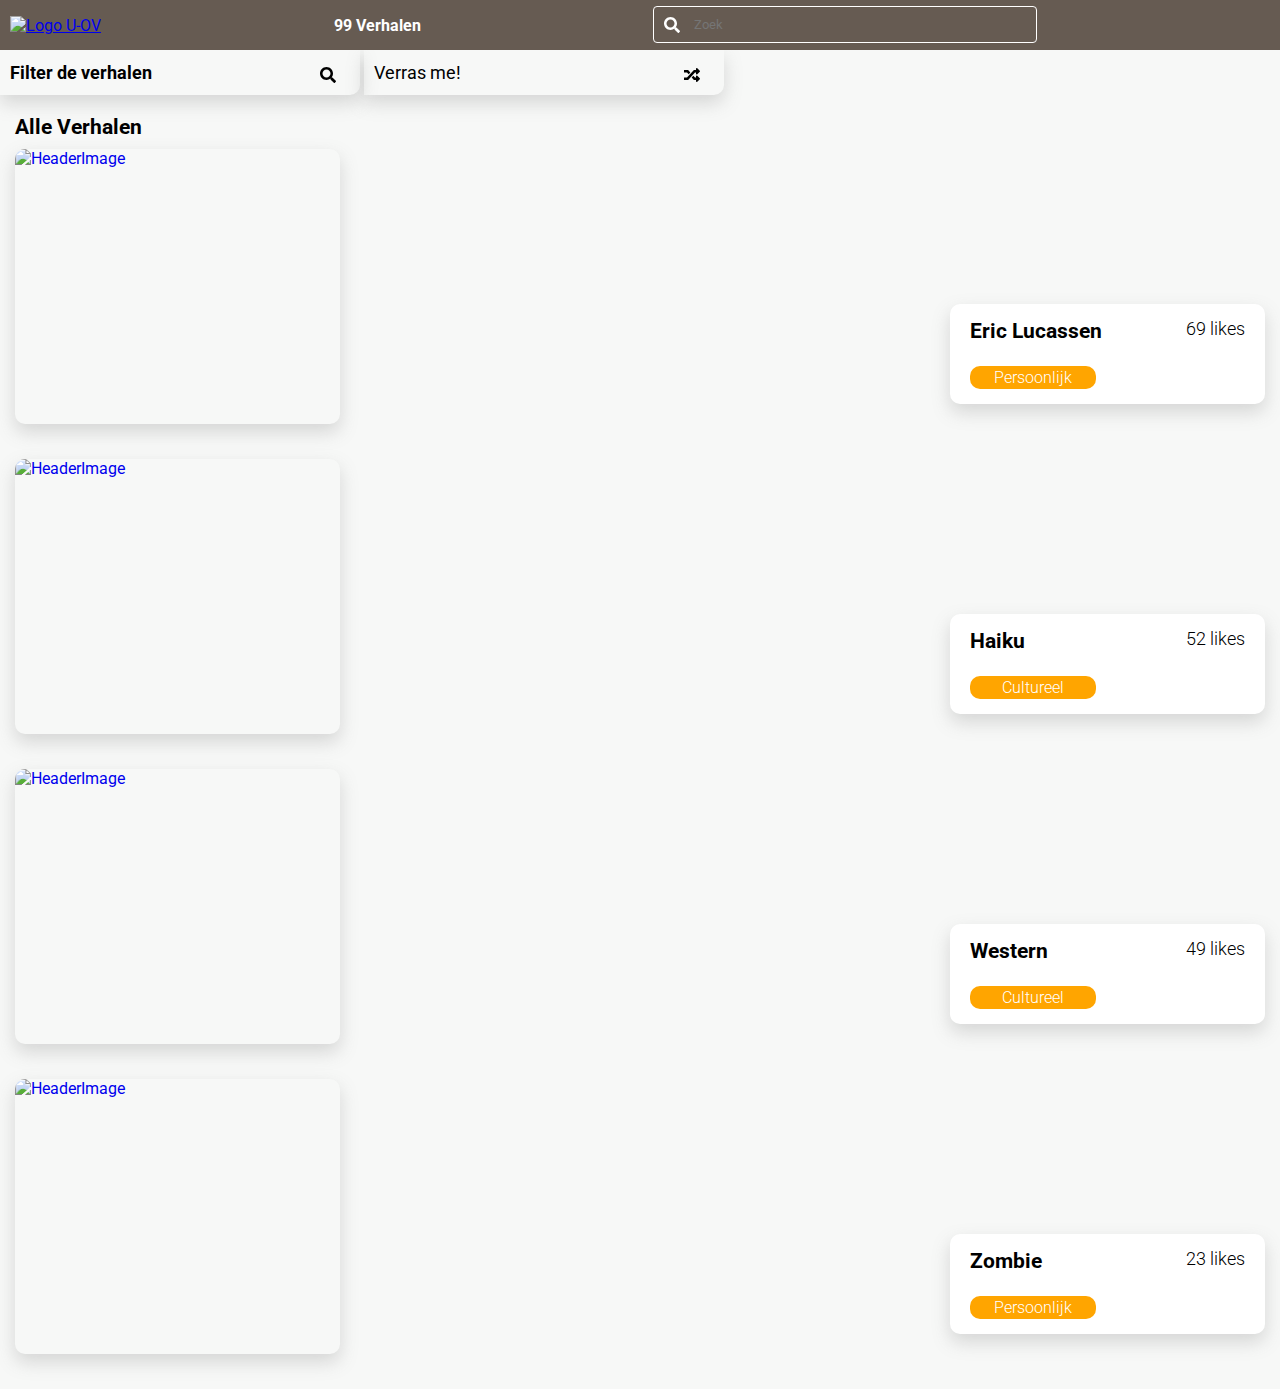
==== index.html @ af229984 "Add files via upload" ====
<!DOCTYPE html>
<html lang="en">

<head>
    <meta charset="UTF-8">
    <link rel="stylesheet" type="text/css" href="style/styleSheet.css">
    <link rel="stylesheet" href="https://use.fontawesome.com/releases/v5.5.0/css/all.css" integrity="sha384-B4dIYHKNBt8Bc12p+WXckhzcICo0wtJAoU8YZTY5qE0Id1GSseTk6S+L3BlXeVIU" crossorigin="anonymous">
    <meta name="viewport" content="width=device-width, initial-scale=1.0">
    <title>99 Verhalen</title>
</head>

<body>

    <header>

        <a class="block" href="index.html">
            <img src="images/logo-uov-negative.svg" alt="Logo U-OV">
        </a>

        <h1>99 Verhalen</h1>

        <form action="/action_page.php">
            <input type="text" name="search" placeholder="Zoek">
        </form>

        <a class="mijnuov block" href="mijnUOV.html">
            <span class="far fa-user"></span>
        </a>

    </header>

    <main>

            <button id="filtersShowBtn" class="block">Filter de verhalen</button>
            <button id="verrasMe" class="block">Verras me!</button>

        <section id="filters">

            <form action="/Filter.php">


                <h2>Filter</h2>

                <fieldset class="feest">

                    <legend>Gerne</legend>

                    <input type="checkbox" name="biografie" id="een">
                    <label for="een">Biografie</label>

                    <input type="checkbox" name="detective" id="detective">
                    <label for="detective">Detective</label>

                    <input type="checkbox" name="dokters" id="dokters">
                    <label for="dokters">Dokters</label>

                    <input type="checkbox" name="griezellig" id="griezellig">
                    <label for="griezellig">Griezellig</label>

                    <input type="checkbox" name="Historisch" id="Historisch">
                    <label for="Historisch">Historisch</label>

                    <input type="checkbox" name="humurr" id="humurr">
                    <label for="humurr">Humor</label>

                    <input type="submit" value="Submit">

                </fieldset>

                <fieldset class="sfeer">

                    <legend>Sfeer</legend>

                    <input type="checkbox" name="abstract" id="abstract">
                    <label for="abstract">Abstract</label>

                    <input type="checkbox" name="chaotisch" id="chaotisch">
                    <label for="chaotisch">Chaotisch</label>

                    <input type="checkbox" name="kleurrijk" id="kleurrijk">
                    <label for="kleurrijk">Kleurrijk</label>

                    <input type="checkbox" name="Modern" id="Modern">
                    <label for="Modern">Modern</label>

                    <input type="checkbox" name="minimalistisch" id="minimalistisch">
                    <label for="minimalistisch">Minimalistisch</label>

                    <input type="checkbox" name="ouderwets" id="ouderwets">
                    <label for="ouderwets">Ouderwets</label>

                    <input type="submit" value="Submit">
                </fieldset>

                <h2>Sorteer op</h2>

                <fieldset>

                    <select id="sorteerOpSelect">
                        <option value="">Geliked (Aflopend)</option>
                        <option value="">Geliked (Oplopend)</option>
                        <option value="">Gelezen (Aflopend)</option>
                        <option value="">Gelezen (Oplopend)</option>
                    </select>

                </fieldset>

            </form>

        </section>

        <section>

            <h2 class="head">Alle Verhalen</h2>

            <article>

                <a href="/verhalen/stijlverhaal1.html">
                    <img src="images/placeholder.jpg" alt="HeaderImage">

                    <div>
                        <h3>Eric Lucassen</h3>
                        <p>69 likes</p>
                        <h4>Persoonlijk</h4>
                        <span class="liked fas fa-heart"></span>
                    </div>

                </a>

            </article>

            <article>

                <a href="/verhalen/stijlverhaal2.html">
                    <img src="images/placeholder.jpg" alt="HeaderImage">

                    <div>
                        <h3>Haiku</h3>
                        <p class="likes">52 likes</p>
                        <h4>Cultureel</h4>
                        <span class="notLiked fas fa-heart"></span>
                    </div>

                </a>

            </article>

            <article>

                <a href="/verhalen/stijlverhaal3.html">
                    <img src="images/placeholder.jpg" alt="HeaderImage">

                    <div>
                        <h3>Western</h3>
                        <p class="likes">49 likes</p>
                        <h4>Cultureel</h4>
                        <span class="notLiked fas fa-heart"></span>
                    </div>

                </a>

            </article>

            <article>

                <a href="/verhalen/stijlverhaal4.html">
                    <img src="images/placeholder.jpg" alt="HeaderImage">

                    <div>
                        <h3>Zombie</h3>
                        <p class="likes">23 likes</p>
                        <h4>Persoonlijk</h4>
                        <span class="liked fas fa-heart"></span>
                    </div>

                </a>

            </article>

        </section>

    </main>

    <footer>

    </footer>

    <script src="js/javascript.js"></script>

</body>

</html>
---- style/styleSheet.css ----
@import url('https://fonts.googleapis.com/css?family=Roboto');


* {
    box-sizing: border-box;
    margin: 0;
    padding: 0;
    font-family: 'Roboto', sans-serif;
}

.block {
    align-self: center
}

body {
    background-color: rgb(247, 248, 247)
}

body header {
    background-color: rgb(102, 91, 82);
    width: 100vw;
    height: 50px;
    display: flex;
    justify-content: space-between;
    position: fixed;
    z-index: 100;
}

body header a img {
    height: 30px;
    margin-left: 10px;
    align-self: center;
}

body header h1 {
    color: white;
    font-size: 1rem;
    flex-grow: <2>;
    text-align: center;
    align-self: center;
}

body header form input {
    width: 30vw;
    max-width: 45vw;
    box-sizing: border-box;
    border: 0;
    outline: 0;
    border: 0.5px solid white;
    border-radius: 4px;
    font-size: 0.8rem;
    background: transparent;
    background-size: 1rem;
    background-position: 10px 10px;
    background-repeat: no-repeat;
    padding: 10px 20px 10px 40px;
    -webkit-transition: width 0.4s ease-in-out;
    transition: width 0.4s ease-in-out;
    margin-top: 6px;
    background-image: url('..//images/search-solid-white.svg');
}

body header form input:focus {
    width: 50vw;
    color: white;
    text-decoration: underline
}

.mijnuov {
    text-decoration: none;
    color: white;
    flex-grow: <0>;
    align-self: center;
    font-size: 1.5rem;
    margin-right: 10px;
}

#filtersShowBtn {
    width: 360px;
    height: 45px;
    background-color: white;
    border-radius: 0px 0px 10px 0px;
    border: 0px;
    box-shadow: 0px 8px 18px 0px rgba(136, 136, 136, 0.3);
    text-align: left;
    padding-left: 10px;
    font-weight: 700;
    font-size: 1.1rem;
    background: transparent;
    background-size: 1rem;
    background-position: 320px 17px;
    background-repeat: no-repeat;
    background-image: url('..//images/search-solid-black.svg');
    margin-top: 50px;
    z-index: 20;
}

#verrasMe{
    width: 360px;
    height: 45px;
    background-color: white;
    border-radius: 0px 0px 10px 0px;
    border: 0px;
    box-shadow: 0px 8px 18px 0px rgba(136, 136, 136, 0.3);
    text-align: left;
    padding-left: 10px;
    font-weight: 400;
    font-size: 1.1rem;
    background: transparent;
    background-size: 1rem;
    background-position: 320px 17px;
    background-repeat: no-repeat;
    background-image: url('..//images/random-solid.svg');
    margin-top: 10px;
    z-index: 25;
}

main section form {
    width: 90vw;
}

main section form fieldset label {
    padding: 10px;
    background-color: white;
    border-radius: 0px 0px 10px 0px;
    border: 0px;
    box-shadow: 0px 8px 18px 0px rgba(136, 136, 136, 0.3);
    display: flex;
    flex-direction: row;
    width: 100%;
    position: relative;
    padding: 15px;
}

main section form fieldset label::after {
    content: "";
    width: 2em;
    height: 2em;
    background-color: white;
    border-style: solid;
    border-color: orange;
    border-width: 2px;
    margin: 0 0 0 1em;
    display: inline-block;
    border-radius: 5px;
    position: absolute;
    right: 20px;
    top: 50%;
    transform: translateY(-50%);
}

main section form fieldset [type=checkbox]:checked + label::after {
    background-color: orange;
}

main section form fieldset [type=radio]:checked + label::after {
    background-color: orange;
}

main section form fieldset input {
    display: none;
}

body main h2{
    margin: 20px 0px 10px 15px;
    font-size: 1.3rem;
}

body main section article{
    padding: 0px 15px 0px 15px;
    height: 300px;
    margin-bottom: 10px;
}

main section article a {
text-decoration: none;
}

main section article a img {
    width: 325px;;
    height: 275px;
    border-radius: 10px 10px 10px 10px;
    border: 0px;
    box-shadow: 0px 8px 18px 0px rgba(136, 136, 136, 0.3);
    z-index: 1;
    position: absolute;
}

main section article a div {
    background-color: white;
    border-radius: 10px 10px 10px 10px;
    box-shadow: 0px 8px 18px 0px rgba(136, 136, 136, 0.3);
    width: 315px;
    height: 100px;
    position: relative;
    margin-left: auto;
    z-index: 10;
    top: 155px;
}

main section article a div h3 {
    font-size: 1.3rem;
    font-weight: 700;
    color: #000;
    padding: 15px 0px 0px 20px;
}

main section article a div p {
    font-size: 1.1rem;
    font-weight: 300;
    margin: 0px 0px 0px 0px;
    margin: 0px 0px 0px 15px;
    color: #000;
    position: absolute;
    right: 20px;
    top: 15px;
}

main section article a div h4 {
    font-size: 1.0rem;
    font-weight: 300;
    background-color: orange;
    border-radius: 10px;
    width: 40%;
    text-align: center;
    padding-top: 2px;
    padding-bottom: 2px;
    color: white;
    position: absolute;
    bottom: 15px;
    left: 20px;
}

body main section article a div span {
    font-size: 2rem;
    font-weight: 300;
    margin: 0px 0px 0px 0px;
    position: absolute;
    right: 20px;
    bottom: 15px;
}

.liked{
    color: red;
}

.notLiked{
    color: lightgray;
}
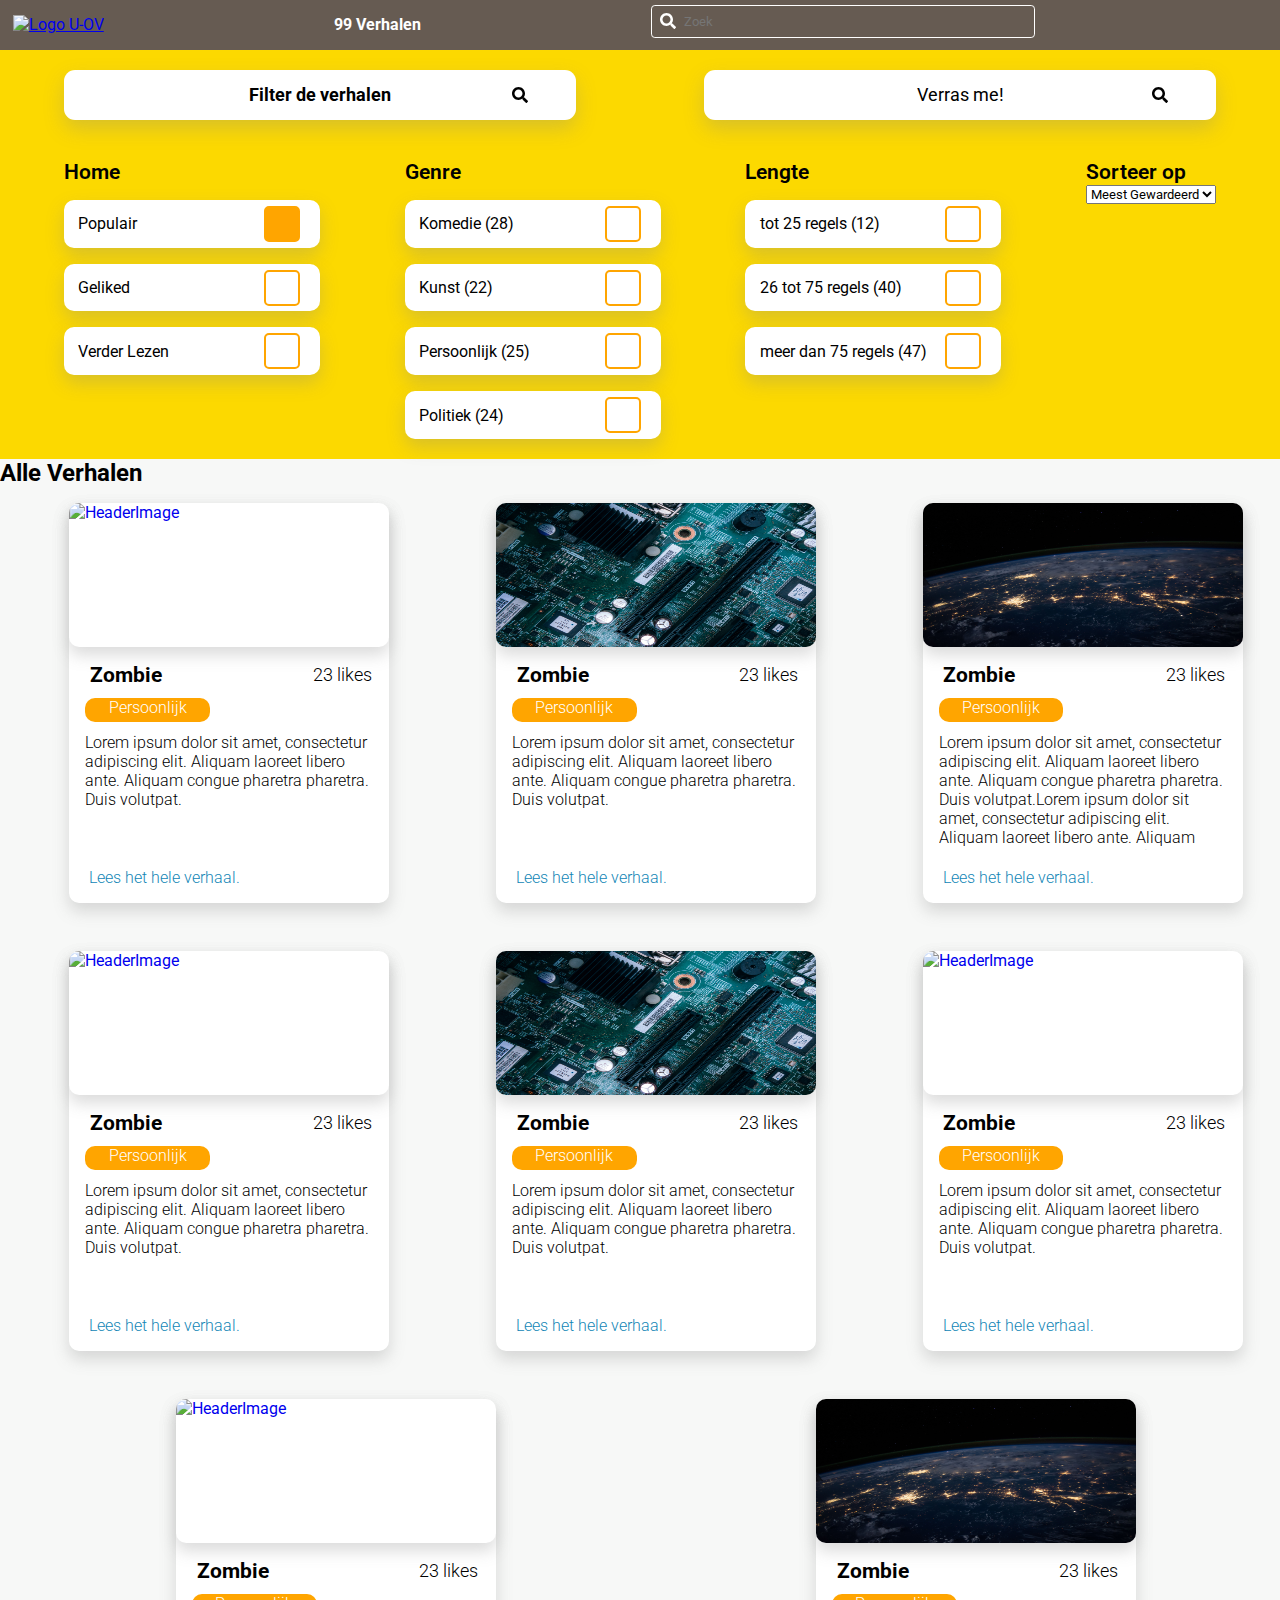
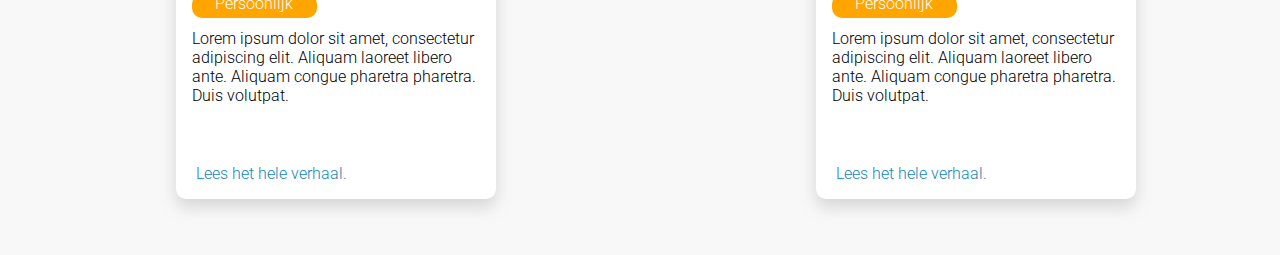
==== commit e1226b23: "Add files via upload" ====
--- a/index.html
+++ b/index.html
@@ -1,5 +1,5 @@
 <!DOCTYPE html>
-<html lang="en">
+<html lang="nl">
 
 <head>
     <meta charset="UTF-8">
@@ -19,7 +19,7 @@
 
         <h1>99 Verhalen</h1>
 
-        <form action="/action_page.php">
+        <form>
             <input type="text" name="search" placeholder="Zoek">
         </form>
 
@@ -31,37 +31,49 @@
 
     <main>
 
+        <div class="buttons">
+
             <button id="filtersShowBtn" class="block">Filter de verhalen</button>
             <button id="verrasMe" class="block">Verras me!</button>
 
+        </div>
+
         <section id="filters">
 
             <form action="/Filter.php">
 
-
-                <h2>Filter</h2>
-
-                <fieldset class="feest">
-
-                    <legend>Gerne</legend>
+            <fieldset>
+
+                    <legend>Home</legend>
+
+                    <input type="radio" name="homeFilter" id="populair" checked>
+                    <label for="populair">Populair</label>
+
+                    <input type="radio" name="homeFilter" id="geliked">
+                    <label for="geliked">Geliked</label>
+
+                    <input type="radio" name="homeFilter" id="VerderLezen">
+                    <label for="VerderLezen">Verder Lezen</label>
+
+                    <input type="submit" value="Submit">
+
+                </fieldset>
+
+                <fieldset>
+
+                    <legend>Genre</legend>
 
                     <input type="checkbox" name="biografie" id="een">
-                    <label for="een">Biografie</label>
+                    <label for="een">Komedie (28)</label>
 
                     <input type="checkbox" name="detective" id="detective">
-                    <label for="detective">Detective</label>
+                    <label for="detective">Kunst (22)</label>
 
                     <input type="checkbox" name="dokters" id="dokters">
-                    <label for="dokters">Dokters</label>
+                    <label for="dokters">Persoonlijk (25)</label>
 
                     <input type="checkbox" name="griezellig" id="griezellig">
-                    <label for="griezellig">Griezellig</label>
-
-                    <input type="checkbox" name="Historisch" id="Historisch">
-                    <label for="Historisch">Historisch</label>
-
-                    <input type="checkbox" name="humurr" id="humurr">
-                    <label for="humurr">Humor</label>
+                    <label for="griezellig">Politiek (24)</label>
 
                     <input type="submit" value="Submit">
 
@@ -69,38 +81,29 @@
 
                 <fieldset class="sfeer">
 
-                    <legend>Sfeer</legend>
-
-                    <input type="checkbox" name="abstract" id="abstract">
-                    <label for="abstract">Abstract</label>
-
-                    <input type="checkbox" name="chaotisch" id="chaotisch">
-                    <label for="chaotisch">Chaotisch</label>
-
-                    <input type="checkbox" name="kleurrijk" id="kleurrijk">
-                    <label for="kleurrijk">Kleurrijk</label>
-
-                    <input type="checkbox" name="Modern" id="Modern">
-                    <label for="Modern">Modern</label>
-
-                    <input type="checkbox" name="minimalistisch" id="minimalistisch">
-                    <label for="minimalistisch">Minimalistisch</label>
-
-                    <input type="checkbox" name="ouderwets" id="ouderwets">
-                    <label for="ouderwets">Ouderwets</label>
+                    <legend>Lengte</legend>
+
+                    <input type="checkbox" name="25regels" id="25regels">
+                    <label for="25regels">tot 25 regels (12)</label>
+
+                    <input type="checkbox" name="26-75regels" id="26-75regels">
+                    <label for="26-75regels">26 tot 75 regels (40)</label>
+
+                    <input type="checkbox" name="75+regels" id="75+regels">
+                    <label for="75+regels">meer dan 75 regels (47)</label>
 
                     <input type="submit" value="Submit">
                 </fieldset>
 
-                <h2>Sorteer op</h2>
-
                 <fieldset>
-
-                    <select id="sorteerOpSelect">
-                        <option value="">Geliked (Aflopend)</option>
-                        <option value="">Geliked (Oplopend)</option>
-                        <option value="">Gelezen (Aflopend)</option>
-                        <option value="">Gelezen (Oplopend)</option>
+                    <legend>Sorteer op</legend>
+
+                    <select>
+                        <option>Meest Gewardeerd</option>
+                        <option>Alfabetisch A-Z</option>
+                        <option>Alfabetisch Z-A</option>
+                        <option>Kortste verhaal</option>
+                        <option>Langste verhaal</option>
                     </select>
 
                 </fieldset>
@@ -109,74 +112,157 @@
 
         </section>
 
-        <section>
+        <section class = "second-main">
 
             <h2 class="head">Alle Verhalen</h2>
 
-            <article>
-
-                <a href="/verhalen/stijlverhaal1.html">
-                    <img src="images/placeholder.jpg" alt="HeaderImage">
-
-                    <div>
-                        <h3>Eric Lucassen</h3>
-                        <p>69 likes</p>
-                        <h4>Persoonlijk</h4>
-                        <span class="liked fas fa-heart"></span>
-                    </div>
-
-                </a>
-
-            </article>
-
-            <article>
-
-                <a href="/verhalen/stijlverhaal2.html">
-                    <img src="images/placeholder.jpg" alt="HeaderImage">
-
-                    <div>
-                        <h3>Haiku</h3>
-                        <p class="likes">52 likes</p>
-                        <h4>Cultureel</h4>
-                        <span class="notLiked fas fa-heart"></span>
-                    </div>
-
-                </a>
-
-            </article>
-
-            <article>
-
-                <a href="/verhalen/stijlverhaal3.html">
-                    <img src="images/placeholder.jpg" alt="HeaderImage">
-
-                    <div>
-                        <h3>Western</h3>
-                        <p class="likes">49 likes</p>
-                        <h4>Cultureel</h4>
-                        <span class="notLiked fas fa-heart"></span>
-                    </div>
-
-                </a>
-
-            </article>
-
-            <article>
-
-                <a href="/verhalen/stijlverhaal4.html">
-                    <img src="images/placeholder.jpg" alt="HeaderImage">
-
-                    <div>
-                        <h3>Zombie</h3>
-                        <p class="likes">23 likes</p>
-                        <h4>Persoonlijk</h4>
-                        <span class="liked fas fa-heart"></span>
-                    </div>
-
-                </a>
-
-            </article>
-
+            <div class="flex">
+
+                <article>
+
+                    <a href="/verhalen/stijlverhaal4.html">
+                        <img src="images/placeholder.jpg" alt="HeaderImage">
+
+                        <div>
+                            <h3>Zombie</h3>
+                            <p class="likes">23 likes</p>
+                            <h4>Persoonlijk</h4>
+                            <p class="story">Lorem ipsum dolor sit amet, consectetur adipiscing elit. Aliquam laoreet libero ante. Aliquam congue pharetra pharetra. Duis volutpat.</p>
+                            <span class="liked fas fa-heart"></span>
+                            <p>Lees het hele verhaal.</p>
+                        </div>
+
+                    </a>
+
+                </article>
+
+                <article>
+
+                    <a href="/verhalen/stijlverhaal4.html">
+                        <img src="images/placeholder2.jpg" alt="HeaderImage">
+
+                        <div>
+                            <h3>Zombie</h3>
+                            <p class="likes">23 likes</p>
+                            <h4>Persoonlijk</h4>
+                            <p class="story">Lorem ipsum dolor sit amet, consectetur adipiscing elit. Aliquam laoreet libero ante. Aliquam congue pharetra pharetra. Duis volutpat.</p>
+                            <span class="liked fas fa-heart"></span>
+                            <p>Lees het hele verhaal.</p>
+                        </div>
+
+                    </a>
+
+                </article>
+
+                <article>
+
+                    <a href="/verhalen/stijlverhaal4.html">
+                        <img src="images/placeholder3.jpg" alt="HeaderImage">
+
+                        <div>
+                            <h3>Zombie</h3>
+                            <p class="likes">23 likes</p>
+                            <h4>Persoonlijk</h4>
+                            <p class="story">Lorem ipsum dolor sit amet, consectetur adipiscing elit. Aliquam laoreet libero ante. Aliquam congue pharetra pharetra. Duis volutpat.Lorem ipsum dolor sit amet, consectetur adipiscing elit. Aliquam laoreet libero ante. Aliquam congue pharetra pharetra. Duis volutpat.Lorem ipsum dolor sit amet, consectetur adipiscing elit. Aliquam laoreet libero ante. Aliquam congue pharetra pharetra. Duis volutpat.Lorem ipsum dolor sit amet, consectetur adipiscing elit. Aliquam laoreet libero ante. Aliquam congue pharetra pharetra. Duis volutpat.Lorem ipsum dolor sit amet, consecdtetur adipiscing elit. Aliquam laoreet libero.</p>
+                            <span class="liked fas fa-heart"></span>
+                            <p>Lees het hele verhaal.</p>
+                        </div>
+
+                    </a>
+
+                </article>
+
+                <article>
+
+                    <a href="/verhalen/stijlverhaal4.html">
+                        <img src="images/placeholder4.jpg" alt="HeaderImage">
+
+                        <div>
+                            <h3>Zombie</h3>
+                            <p class="likes">23 likes</p>
+                            <h4>Persoonlijk</h4>
+                            <p class="story">Lorem ipsum dolor sit amet, consectetur adipiscing elit. Aliquam laoreet libero ante. Aliquam congue pharetra pharetra. Duis volutpat.</p>
+                            <span class="liked fas fa-heart"></span>
+                            <p>Lees het hele verhaal.</p>
+                        </div>
+
+                    </a>
+
+                </article>
+
+                <article>
+
+                    <a href="/verhalen/stijlverhaal4.html">
+                        <img src="images/placeholder2.jpg" alt="HeaderImage">
+
+                        <div>
+                            <h3>Zombie</h3>
+                            <p class="likes">23 likes</p>
+                            <h4>Persoonlijk</h4>
+                            <p class="story">Lorem ipsum dolor sit amet, consectetur adipiscing elit. Aliquam laoreet libero ante. Aliquam congue pharetra pharetra. Duis volutpat.</p>
+                            <span class="liked fas fa-heart"></span>
+                            <p>Lees het hele verhaal.</p>
+                        </div>
+
+                    </a>
+
+                </article>
+
+                <article>
+
+                    <a href="/verhalen/stijlverhaal4.html">
+                        <img src="images/placeholder.jpg" alt="HeaderImage">
+
+                        <div>
+                            <h3>Zombie</h3>
+                            <p class="likes">23 likes</p>
+                            <h4>Persoonlijk</h4>
+                            <p class="story">Lorem ipsum dolor sit amet, consectetur adipiscing elit. Aliquam laoreet libero ante. Aliquam congue pharetra pharetra. Duis volutpat.</p>
+                            <span class="liked fas fa-heart"></span>
+                            <p>Lees het hele verhaal.</p>
+                        </div>
+
+                    </a>
+
+                </article>
+
+                <article>
+
+                    <a href="/verhalen/stijlverhaal4.html">
+                        <img src="images/placeholder4.jpg" alt="HeaderImage">
+
+                        <div>
+                            <h3>Zombie</h3>
+                            <p class="likes">23 likes</p>
+                            <h4>Persoonlijk</h4>
+                            <p class="story">Lorem ipsum dolor sit amet, consectetur adipiscing elit. Aliquam laoreet libero ante. Aliquam congue pharetra pharetra. Duis volutpat.</p>
+                            <span class="liked fas fa-heart"></span>
+                            <p>Lees het hele verhaal.</p>
+                        </div>
+
+                    </a>
+
+                </article>
+
+                <article>
+
+                    <a href="/verhalen/stijlverhaal4.html">
+                        <img src="images/placeholder3.jpg" alt="HeaderImage">
+
+                        <div>
+                            <h3>Zombie</h3>
+                            <p class="likes">23 likes</p>
+                            <h4>Persoonlijk</h4>
+                            <p class="story">Lorem ipsum dolor sit amet, consectetur adipiscing elit. Aliquam laoreet libero ante. Aliquam congue pharetra pharetra. Duis volutpat.</p>
+                            <span class="liked fas fa-heart"></span>
+                            <p>Lees het hele verhaal.</p>
+                        </div>
+
+                    </a>
+
+                </article>
+
+            </div>
         </section>
 
     </main>
--- a/style/styleSheet.css
+++ b/style/styleSheet.css
@@ -19,7 +19,7 @@
 body header {
     background-color: rgb(102, 91, 82);
     width: 100vw;
-    height: 50px;
+    height: 3.1em;
     display: flex;
     justify-content: space-between;
     position: fixed;
@@ -27,14 +27,14 @@
 }
 
 body header a img {
-    height: 30px;
-    margin-left: 10px;
+    height: 1.8em;
+    margin-left: 0.8em;
     align-self: center;
 }
 
 body header h1 {
     color: white;
-    font-size: 1rem;
+    font-size: 1em;
     flex-grow: <2>;
     text-align: center;
     align-self: center;
@@ -47,16 +47,16 @@
     border: 0;
     outline: 0;
     border: 0.5px solid white;
-    border-radius: 4px;
+    border-radius: 0.3em;
     font-size: 0.8rem;
     background: transparent;
     background-size: 1rem;
-    background-position: 10px 10px;
+    background-position: 0.6em 0.6em;
     background-repeat: no-repeat;
-    padding: 10px 20px 10px 40px;
+    padding: 0.625em 1.25em 0.625em 2.5em;
     -webkit-transition: width 0.4s ease-in-out;
     transition: width 0.4s ease-in-out;
-    margin-top: 6px;
+    margin-top: 0.375em;
     background-image: url('..//images/search-solid-white.svg');
 }
 
@@ -72,65 +72,83 @@
     flex-grow: <0>;
     align-self: center;
     font-size: 1.5rem;
-    margin-right: 10px;
+    margin-right: 0.625em;
 }
 
 #filtersShowBtn {
-    width: 360px;
-    height: 45px;
+    width: 90vw;
+    height: 2.81em;
     background-color: white;
-    border-radius: 0px 0px 10px 0px;
+    border-radius: 0em 0em 0.625em 0em;
     border: 0px;
-    box-shadow: 0px 8px 18px 0px rgba(136, 136, 136, 0.3);
+    box-shadow: 0em 0.5em 1.125em 0em rgba(136, 136, 136, 0.3);
     text-align: left;
-    padding-left: 10px;
+    padding-left: 1em;
     font-weight: 700;
     font-size: 1.1rem;
-    background: transparent;
+    background: white;
     background-size: 1rem;
-    background-position: 320px 17px;
+    background-position: 80vw;
     background-repeat: no-repeat;
     background-image: url('..//images/search-solid-black.svg');
-    margin-top: 50px;
+    margin-top: 2.85em;
     z-index: 20;
 }
 
-#verrasMe{
-    width: 360px;
-    height: 45px;
+#verrasMe {
+    width: 90vw;
+    height: 2.81em;
     background-color: white;
-    border-radius: 0px 0px 10px 0px;
+    border-radius: 0em 0.625em 0.625em 0em;
     border: 0px;
-    box-shadow: 0px 8px 18px 0px rgba(136, 136, 136, 0.3);
+    box-shadow: 0em 0.5em 1.125em 0em rgba(136, 136, 136, 0.3);
     text-align: left;
-    padding-left: 10px;
+    padding-left: 1em;
     font-weight: 400;
     font-size: 1.1rem;
-    background: transparent;
+    background: white;
     background-size: 1rem;
-    background-position: 320px 17px;
+    background-position: 80vw;
     background-repeat: no-repeat;
     background-image: url('..//images/random-solid.svg');
-    margin-top: 10px;
-    z-index: 25;
+    margin-top: 0.7em;
+    z-index: 20;
+}
+
+#filters{
+    height: 100vh;
+    width: 100vw;
+    background-color: rgb(252, 217, 0);
+
+}
+
+body main div {
+    background-color: rgb(252, 217, 0);
+    padding-bottom: 1.5em;
 }
 
 main section form {
     width: 90vw;
 }
 
+main section form fieldset {
+    border: none;
+}
+
 main section form fieldset label {
-    padding: 10px;
+    padding: 0.625em;
+    margin-bottom: 0.2em;
     background-color: white;
-    border-radius: 0px 0px 10px 0px;
+    border-radius: 0em 0.625em 0.625em 0em;
     border: 0px;
-    box-shadow: 0px 8px 18px 0px rgba(136, 136, 136, 0.3);
+    box-shadow: 0em 0.5em 1.125em 0em rgba(136, 136, 136, 0.3);
     display: flex;
     flex-direction: row;
     width: 100%;
     position: relative;
-    padding: 15px;
-}
+    padding: 0.9em;
+}
+
 
 main section form fieldset label::after {
     content: "";
@@ -140,11 +158,11 @@
     border-style: solid;
     border-color: orange;
     border-width: 2px;
-    margin: 0 0 0 1em;
+    margin: 0em 0em 0em 1em;
     display: inline-block;
     border-radius: 5px;
     position: absolute;
-    right: 20px;
+    right: 1.25em;
     top: 50%;
     transform: translateY(-50%);
 }
@@ -161,37 +179,37 @@
     display: none;
 }
 
-body main h2{
-    margin: 20px 0px 10px 15px;
+legend {
+    font-weight: 600;
     font-size: 1.3rem;
 }
 
-body main section article{
-    padding: 0px 15px 0px 15px;
+body main section article {
+    padding: 0em 1em 0em 1em;
     height: 300px;
-    margin-bottom: 10px;
+    margin-bottom: 0.625em;
 }
 
 main section article a {
-text-decoration: none;
+    text-decoration: none;
 }
 
 main section article a img {
-    width: 325px;;
-    height: 275px;
-    border-radius: 10px 10px 10px 10px;
+    width: 85vw;
+    height: 17em;
+    border-radius: 0.625em 0.625em 0.625em 0.625em;
     border: 0px;
-    box-shadow: 0px 8px 18px 0px rgba(136, 136, 136, 0.3);
+    box-shadow: 0em 0.5em 1em 0em rgba(136, 136, 136, 0.3);
     z-index: 1;
     position: absolute;
 }
 
 main section article a div {
     background-color: white;
-    border-radius: 10px 10px 10px 10px;
-    box-shadow: 0px 8px 18px 0px rgba(136, 136, 136, 0.3);
-    width: 315px;
-    height: 100px;
+    border-radius: 0.625em 0.625em 0.625em 0.625em;
+    box-shadow: 0em 0.5em 1em 0em rgba(136, 136, 136, 0.3);
+    width: 20em;
+    height: 6.4em;
     position: relative;
     margin-left: auto;
     z-index: 10;
@@ -202,49 +220,500 @@
     font-size: 1.3rem;
     font-weight: 700;
     color: #000;
-    padding: 15px 0px 0px 20px;
-}
-
-main section article a div p {
+    padding: 1em 0em 0em 1.25em;
+}
+
+.likes {
     font-size: 1.1rem;
     font-weight: 300;
-    margin: 0px 0px 0px 0px;
-    margin: 0px 0px 0px 15px;
+    § margin: 0em 0em 0em 1em;
     color: #000;
     position: absolute;
-    right: 20px;
-    top: 15px;
+    right: 1.25em;
+    top: 1em;
 }
 
 main section article a div h4 {
     font-size: 1.0rem;
     font-weight: 300;
     background-color: orange;
-    border-radius: 10px;
+    border-radius: 0.625em;
     width: 40%;
     text-align: center;
+    margin: 0em 0em 0em 0em;
     padding-top: 2px;
     padding-bottom: 2px;
     color: white;
     position: absolute;
-    bottom: 15px;
-    left: 20px;
+    bottom: 1em;
+    left: 1.25em;
 }
 
 body main section article a div span {
     font-size: 2rem;
     font-weight: 300;
-    margin: 0px 0px 0px 0px;
+    margin: 0em -0.5em -0.5em 0em;
     position: absolute;
-    right: 20px;
-    bottom: 15px;
-}
-
-.liked{
+    right: 1.25em;
+    bottom: 1em;
+}
+
+.liked {
     color: red;
 }
 
-.notLiked{
+.notLiked {
     color: lightgray;
 }
 
+.story {
+    display: none;
+}
+
+body main section article a div p:last-of-type {
+    display: none;
+}
+
+.flex {
+    background-color: transparent;
+}
+
+@media screen and (min-width: 32em) {
+
+    #filtersShowBtn {
+        width: 40vw;
+        margin-top: 4em;
+        border-radius: 0.625em 0.625em 0.625em 0.625em;
+        text-align: center;
+        padding-left: 0em;
+        background: white;
+        background-size: 1rem;
+        background-position: 35vw;
+        background-repeat: no-repeat;
+        background-image: url('..//images/search-solid-black.svg');
+    }
+
+    #verrasMe {
+        width: 40vw;
+        margin-top: 4em;
+        border-radius: 0.625em 0.625em 0.625em 0.625em;
+        text-align: center;
+        padding-left: 0em;
+        background: white;
+        background-size: 1rem;
+        background-position: 35vw;
+        background-repeat: no-repeat;
+        background-image: url('..//images/search-solid-black.svg');
+    }
+
+    #filters{
+        padding-top: 1em;
+    }
+      main section form{
+        margin: auto;
+          width: 70vw;
+    }
+    main section form fieldset label {
+        background-color: white;
+        flex-direction: row;
+        width: 70vw;
+        margin: 1em 0em 1em 0em;
+        border-radius: 0.625em 0.625em 0.625em 0.625em;
+    }
+
+    body main div {
+        display: flex;
+        justify-content: space-around;
+    }
+
+    .flex {
+        display: flex;
+        /*    justify-content: space-around;
+        */
+        flex-flow: column wrap;
+    }
+
+    body main section article {
+        height: 12em;
+        width: 90vw;
+        margin-left: auto;
+        margin-right: auto;
+    }
+
+    main section article a img {
+        width: 35vw;
+        height: 11em;
+        z-index: 10;
+    }
+
+    main section article a div {
+
+        width: 85vw;
+        height: 11em;
+        margin-left: auto;
+        margin-right: inherit;
+        z-index: 1;
+        top: 0px;
+    }
+
+    main section article a div h3 {
+        position: absolute;
+        left: 35vw;
+        top 1em;
+    }
+
+    main section article a div h4 {
+        width: 7.8em;
+        padding-top: 0.3em;
+        padding-bottom: 0.3em;
+        position: absolute;
+        height: 1.5em;
+        left: 35vw;
+        bottom: 3em;
+        z-index: 90;
+        margin: 0em 0em 0em 1em;
+    }
+
+    .likes {
+        right: 1em;
+    }
+
+    body main section article a div span {
+        right: 1em;
+        margin: 0em -0.5em -0.5em 0em;
+    }
+
+    .story {
+        display: block;
+        font-size: 1.0rem;
+        font-weight: 300;
+        margin: 0em 0em 1em 1.25em;
+        width: 43vw;
+        height: 2.4em;
+        color: #000;
+        position: absolute;
+        left: 35vw;
+        top: 3.3em;
+        overflow: hidden;
+    }
+
+    body main section article a div p:last-of-type {
+        display: inline-block;
+        font-size: 1.0rem;
+        font-weight: 300;
+        padding: 1em 0em 0em 1.25em;
+        color: #1286b6;
+        position: absolute;
+        left: 35vw;
+        bottom: 1em;
+
+    }
+}
+
+
+
+
+@media screen and (min-width: 52em) {
+
+    #filtersShowBtn {
+        width: 40vw;
+        margin-top: 4em;
+        border-radius: 0.625em 0.625em 0.625em 0.625em;
+        text-align: center;
+        padding-left: 0em;
+        background: white;
+        background-size: 1rem;
+        background-position: 35vw;
+        background-repeat: no-repeat;
+        background-image: url('..//images/search-solid-black.svg');
+    }
+
+    #verrasMe {
+        width: 40vw;
+        margin-top: 4em;
+        border-radius: 0.625em 0.625em 0.625em 0.625em;
+        text-align: center;
+        padding-left: 0em;
+        background: white;
+        background-size: 1rem;
+        background-position: 35vw;
+        background-repeat: no-repeat;
+        background-image: url('..//images/search-solid-black.svg');
+    }
+
+    #filters{
+        padding-top: 1em;
+        height: 50vh;
+    }
+      main section form{
+        width: 90vw;
+        display: flex;
+        flex-flow: row wrap;
+        justify-content: space-between;
+        margin: auto;
+
+    }
+    main section form fieldset label {
+        background-color: white;
+        flex-direction: row;
+        width: 28vw;
+        margin: 1em 0em 1em 0em;
+        border-radius: 0.625em 0.625em 0.625em 0.625em;
+    }
+
+    body main div {
+        display: flex;
+        justify-content: space-around;
+    }
+
+    .flex {
+        display: flex;
+        /*    justify-content: space-around;
+        */
+        flex-flow: column wrap;
+    }
+
+
+    body main section article {
+        height: 12em;
+        width: 47em;
+        margin-left: auto;
+        margin-right: auto;
+    }
+
+    main section article a img {
+        width: 18em;
+        height: 11em;
+        z-index: 10;
+    }
+
+    main section article a div {
+
+        width: 45em;
+        height: 11em;
+        margin-left: auto;
+        margin-right: inherit;
+        z-index: 1;
+        top: 0px;
+    }
+
+    main section article a div h3 {
+        position: absolute;
+        left: 14em;
+        top 1em;
+    }
+
+    main section article a div h4 {
+        width: 7.8em;
+        padding-top: 0.3em;
+        padding-bottom: 0.3em;
+        position: absolute;
+        height: 1.5em;
+        left: 31em;
+        bottom: 1em;
+        z-index: 90;
+        margin: 0em 0em 0em 1em;
+    }
+
+    .likes {
+        right: 1em;
+    }
+
+    body main section article a div span {
+        right: 1em;
+        margin: 0em -0.5em -0.5em 0em;
+    }
+
+    .story {
+        display: block;
+        font-size: 1.0rem;
+        font-weight: 300;
+        margin: 0em 0em 1em 1.25em;
+        width: 23.6em;
+        height: 3.6em;
+        color: #000;
+        position: absolute;
+        left: 19em;
+        top: 3.3em;
+        overflow: hidden;
+    }
+
+    body main section article a div p:last-of-type {
+        width: 12em;
+        left: 19em;
+        position: absolute;
+    }
+}
+
+@media screen and (min-width: 70em) {
+
+    body main div {
+        display: flex;
+        justify-content: space-around;
+    }
+
+    .flex {
+        display: flex;
+        flex-flow: wrap;
+    }
+
+    #filters{
+        padding-top: 1em;
+        height: 35vh;
+    }
+      main section form{
+        width: 90vw;
+        display: flex;
+        justify-content: space-between;
+        margin: auto;
+
+    }
+    main section form fieldset label {
+        background-color: white;
+        flex-direction: row;
+        width: 16em;
+        margin: 1em 0em 1em 0em;
+        border-radius: 0.625em 0.625em 0.625em 0.625em;
+    }
+
+
+    body main section article {
+        height: 26em;
+        width: 20em;
+        margin: 1em;
+    }
+
+    main section article a img {
+        width: 20em;
+        height: 9em;
+        z-index: 10;
+    }
+
+    main section article a div {
+        width: 20em;
+        margin: 0;
+        height: 25em;
+        z-index: 1;
+        top: 0px;
+    }
+
+    main section article a div h3 {
+        position: absolute;
+        left: 1em;
+        bottom: 10.4em;
+        margin: 0;
+        padding: 0;
+    }
+
+    main section article a div h4 {
+        padding: 0em;
+        position: absolute;
+        height: 1.5em;
+        left: 31em;
+        top: 12.2em;
+        left: 1em;
+        z-index: 90;
+        margin: 0em 0em 0em 0em;
+    }
+
+    .likes {
+        right: 1em;
+        top: 9.2em;
+    }
+
+    body main section article a div span {
+        right: 1em;
+        margin: 0em -0.5em -0.5em 0em;
+    }
+
+    .story {
+        position: absolute;
+        left: 1em;
+        top: 14.4em;
+        width: 18em;
+        height: 7.3em;
+        margin: 0;
+        padding: 0;
+    }
+
+    body main section article a div p:last-of-type {
+        width: 12em;
+        margin: 0em;
+        left: 0em;
+        position: absolute;
+    }
+
+}
+
+
+
+@media screen and (min-width: 83em) {
+
+    .second-main {
+        margin-left: 16em;
+        margin-top: -3.6em;
+    }
+
+    .buttons {
+        justify-content: flex-start;
+    }
+
+    #filtersShowBtn {
+        display: none;
+    }
+    .flex{
+        margin-top: 3.9em;
+        display: flex;
+        justify-content: space-around;
+    }
+
+     #verrasMe {
+        text-align: left;
+        width: 15em;
+        margin-top: 4em;
+        border-radius: 0em 0.625em 0.625em 0em;
+        text-align: center;
+        background-position: 13em;
+
+    }
+
+    #filters {
+        display: block;
+        width: 16em;
+        position: absolute;
+        height: 90vh;
+        background-color: transparent;
+    }
+      main section form{
+        width: 90vw;
+        display: flex;
+        flex-flow: column;
+    }
+
+    main section form fieldset{
+        width: 16em;
+        margin-top: 1.5em;
+    }
+
+    main section form fieldset:first-of-type{
+        width: 16em;
+        margin-top: 0em;
+    }
+    main section form fieldset label {
+        background-color: white;
+        flex-direction: row;
+        margin: 0.5em;
+        width: 16em;
+        border-radius: 0em 0.625em 0.625em 0em;
+    }
+
+    .head{
+        text-align: center;
+        color: white;
+        font-size: 2em;
+        margin-bottom: 1.1em;
+        margin-top: -2.1em;
+        font-weight: bolder;
+
+    }
+}
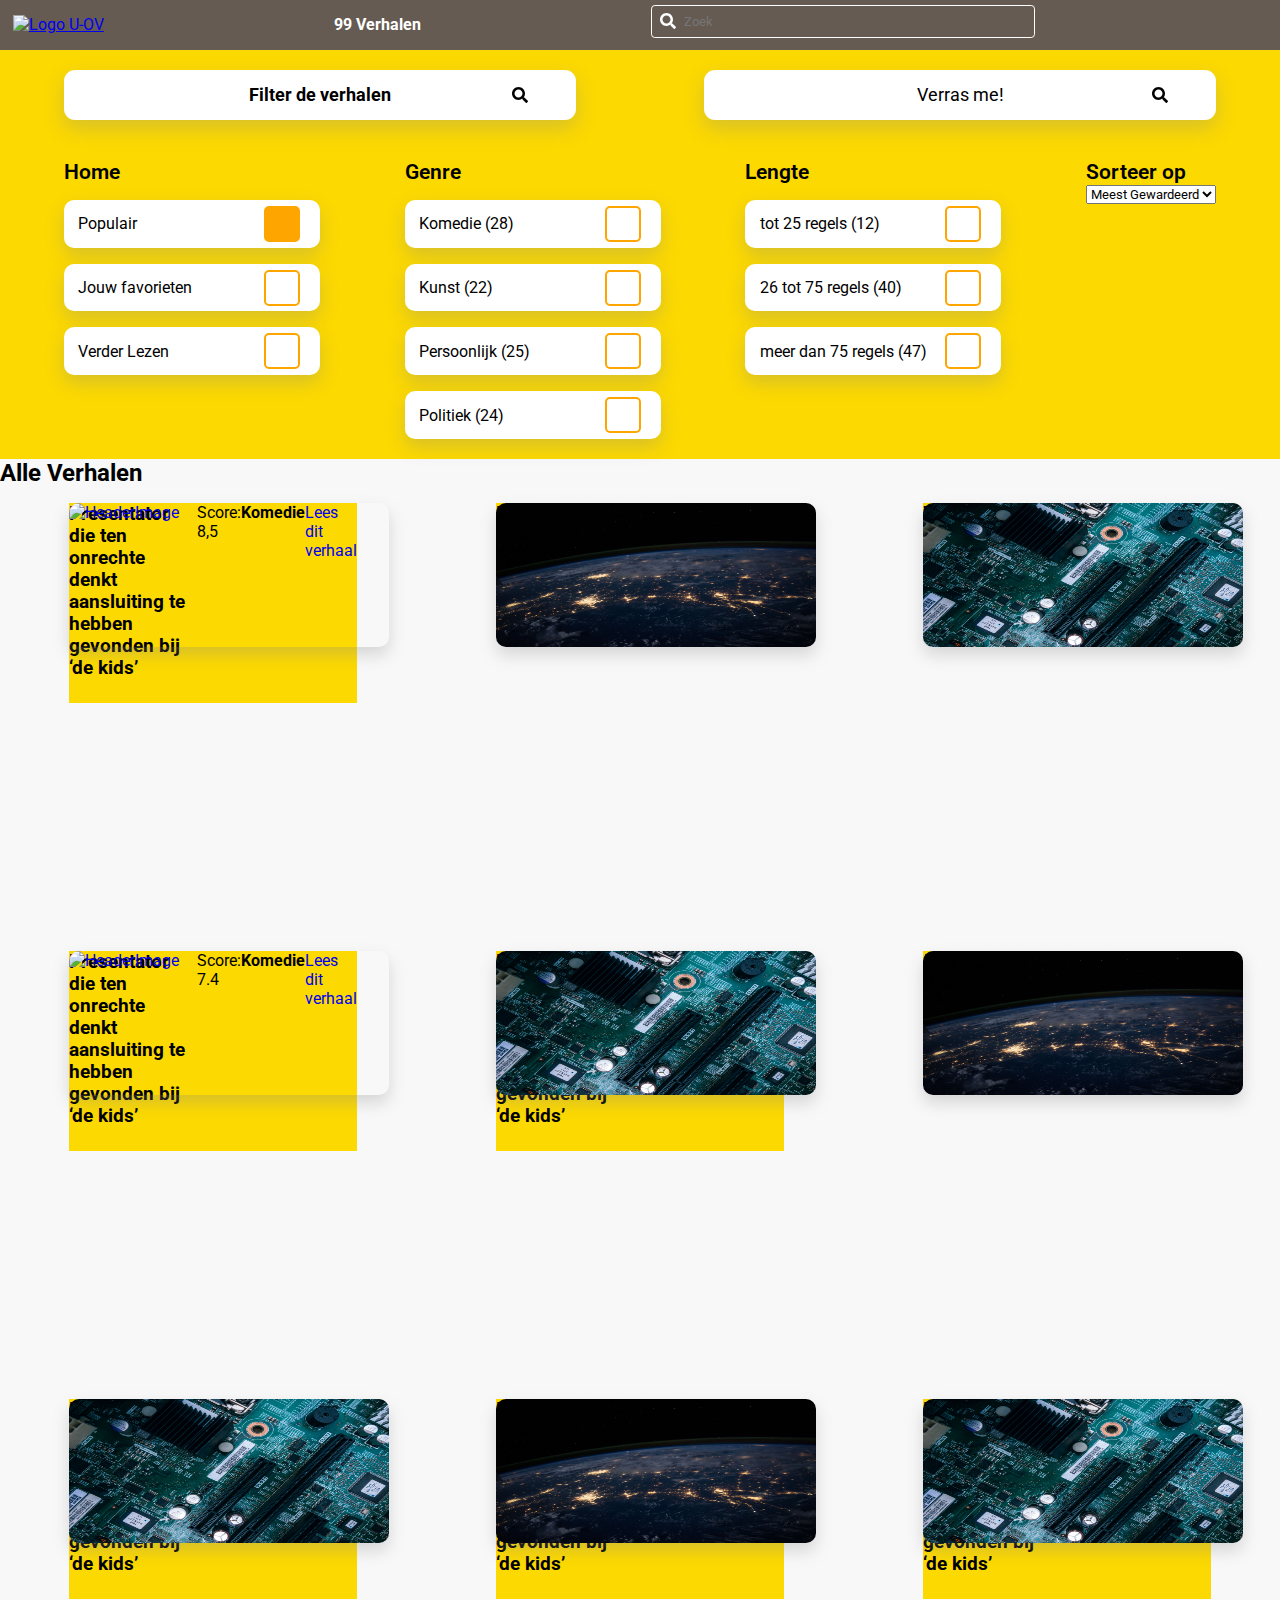
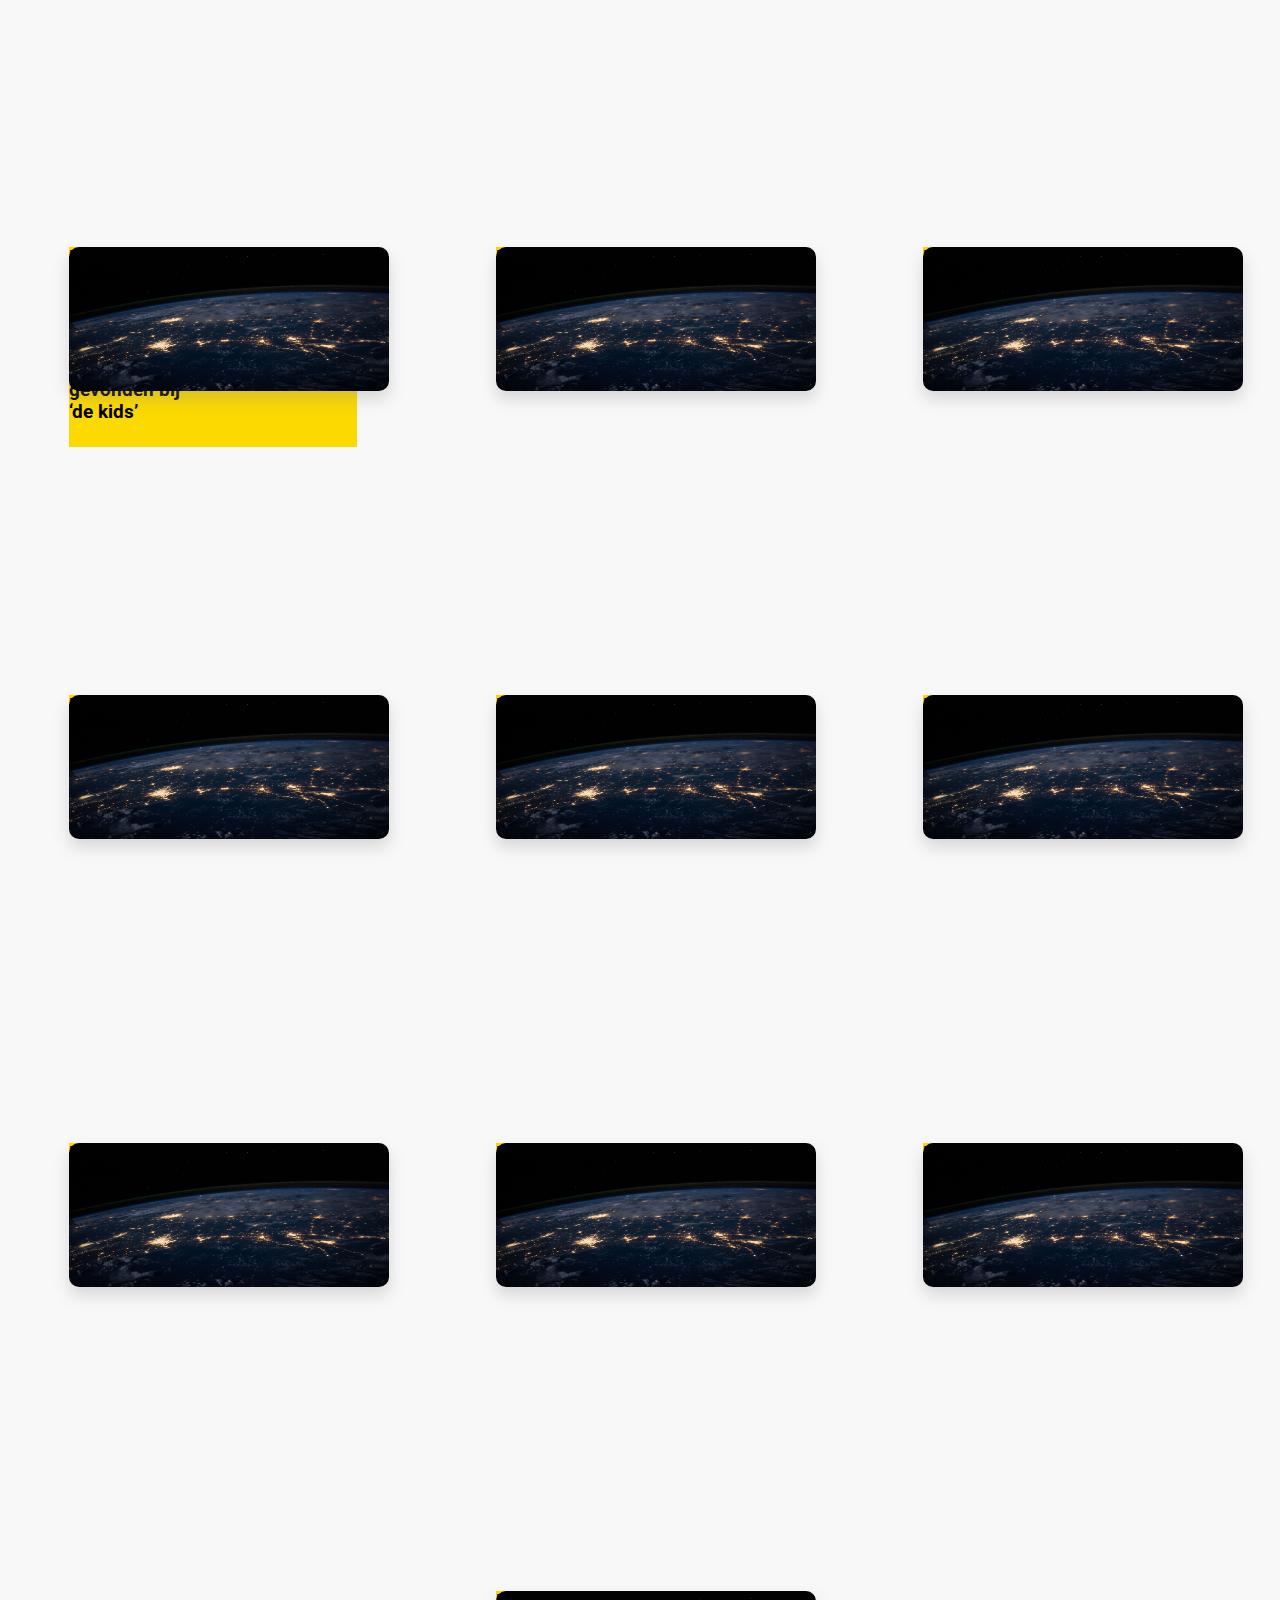
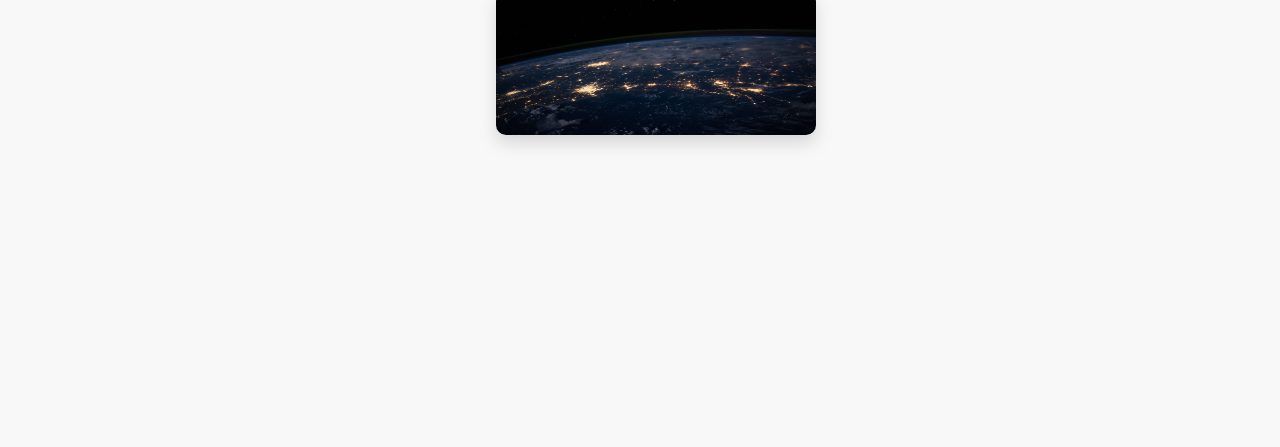
==== commit 9207d3f5: "v9" ====
--- a/index.html
+++ b/index.html
@@ -23,7 +23,7 @@
             <input type="text" name="search" placeholder="Zoek">
         </form>
 
-        <a class="mijnuov block" href="mijnUOV.html">
+        <a class="mijnuov block" href="logIn.html">
             <span class="far fa-user"></span>
         </a>
 
@@ -42,7 +42,7 @@
 
             <form action="/Filter.php">
 
-            <fieldset>
+                <fieldset>
 
                     <legend>Home</legend>
 
@@ -50,7 +50,7 @@
                     <label for="populair">Populair</label>
 
                     <input type="radio" name="homeFilter" id="geliked">
-                    <label for="geliked">Geliked</label>
+                    <label for="geliked">Jouw favorieten</label>
 
                     <input type="radio" name="homeFilter" id="VerderLezen">
                     <label for="VerderLezen">Verder Lezen</label>
@@ -112,7 +112,7 @@
 
         </section>
 
-        <section class = "second-main">
+        <section class="second-main">
 
             <h2 class="head">Alle Verhalen</h2>
 
@@ -122,17 +122,34 @@
 
                     <a href="/verhalen/stijlverhaal4.html">
                         <img src="images/placeholder.jpg" alt="HeaderImage">
-
-                        <div>
-                            <h3>Zombie</h3>
-                            <p class="likes">23 likes</p>
-                            <h4>Persoonlijk</h4>
-                            <p class="story">Lorem ipsum dolor sit amet, consectetur adipiscing elit. Aliquam laoreet libero ante. Aliquam congue pharetra pharetra. Duis volutpat.</p>
-                            <span class="liked fas fa-heart"></span>
-                            <p>Lees het hele verhaal.</p>
-                        </div>
-
-                    </a>
+                    </a>
+                    <div>
+                        <h3>Presentator die ten onrechte denkt aansluiting te hebben gevonden bij ‘de kids’</h3>
+                        <p class="score">Score: 8,5</p>
+                        <h4>Komedie</h4>
+                        <span class="notliked fas fa-star"></span>
+                        <a href="/verhalen/stijlverhaal4.html">
+                            <p>Lees dit verhaal</p>
+                        </a>
+                    </div>
+
+                </article>
+
+                <article>
+
+                    <a href="ericLucassen.html">
+                        <img src="images/placeholder3.jpg" alt="HeaderImage">
+                    </a>
+
+                    <div>
+                        <h3>Eric Lucassen</h3>
+                        <p class="score">Score: 8,3</p>
+                        <h4>Persoonlijk</h4>
+                        <span class="notliked fas fa-star"></span>
+                        <a href="ericLucassen.html">
+                            <p>Lees dit verhaal</p>
+                        </a>
+                    </div>
 
                 </article>
 
@@ -140,53 +157,33 @@
 
                     <a href="/verhalen/stijlverhaal4.html">
                         <img src="images/placeholder2.jpg" alt="HeaderImage">
-
-                        <div>
-                            <h3>Zombie</h3>
-                            <p class="likes">23 likes</p>
-                            <h4>Persoonlijk</h4>
-                            <p class="story">Lorem ipsum dolor sit amet, consectetur adipiscing elit. Aliquam laoreet libero ante. Aliquam congue pharetra pharetra. Duis volutpat.</p>
-                            <span class="liked fas fa-heart"></span>
-                            <p>Lees het hele verhaal.</p>
-                        </div>
-
-                    </a>
-
-                </article>
-
-                <article>
-
-                    <a href="/verhalen/stijlverhaal4.html">
-                        <img src="images/placeholder3.jpg" alt="HeaderImage">
-
-                        <div>
-                            <h3>Zombie</h3>
-                            <p class="likes">23 likes</p>
-                            <h4>Persoonlijk</h4>
-                            <p class="story">Lorem ipsum dolor sit amet, consectetur adipiscing elit. Aliquam laoreet libero ante. Aliquam congue pharetra pharetra. Duis volutpat.Lorem ipsum dolor sit amet, consectetur adipiscing elit. Aliquam laoreet libero ante. Aliquam congue pharetra pharetra. Duis volutpat.Lorem ipsum dolor sit amet, consectetur adipiscing elit. Aliquam laoreet libero ante. Aliquam congue pharetra pharetra. Duis volutpat.Lorem ipsum dolor sit amet, consectetur adipiscing elit. Aliquam laoreet libero ante. Aliquam congue pharetra pharetra. Duis volutpat.Lorem ipsum dolor sit amet, consecdtetur adipiscing elit. Aliquam laoreet libero.</p>
-                            <span class="liked fas fa-heart"></span>
-                            <p>Lees het hele verhaal.</p>
-                        </div>
-
-                    </a>
-
-                </article>
-
-                <article>
-
-                    <a href="/verhalen/stijlverhaal4.html">
-                        <img src="images/placeholder4.jpg" alt="HeaderImage">
-
-                        <div>
-                            <h3>Zombie</h3>
-                            <p class="likes">23 likes</p>
-                            <h4>Persoonlijk</h4>
-                            <p class="story">Lorem ipsum dolor sit amet, consectetur adipiscing elit. Aliquam laoreet libero ante. Aliquam congue pharetra pharetra. Duis volutpat.</p>
-                            <span class="liked fas fa-heart"></span>
-                            <p>Lees het hele verhaal.</p>
-                        </div>
-
-                    </a>
+                    </a>
+                    <div>
+                        <h3>Zombie</h3>
+                        <p class="score">Score: 8.0</p>
+                        <h4>Persoonlijk</h4>
+                        <span class="notliked fas fa-star"></span>
+                        <a href="/verhalen/stijlverhaal4.html">
+                            <p>Lees dit verhaal</p>
+                        </a>
+                    </div>
+
+                </article>
+
+                <article>
+
+                    <a href="/verhalen/stijlverhaal4.html">
+                        <img src="images/placeholder.jpg" alt="HeaderImage">
+                    </a>
+                    <div>
+                        <h3>Presentator die ten onrechte denkt aansluiting te hebben gevonden bij ‘de kids’</h3>
+                        <p class="score">Score: 7.4</p>
+                        <h4>Komedie</h4>
+                        <span class="notliked fas fa-star"></span>
+                        <a href="/verhalen/stijlverhaal4.html">
+                            <p>Lees dit verhaal</p>
+                        </a>
+                    </div>
 
                 </article>
 
@@ -194,75 +191,268 @@
 
                     <a href="/verhalen/stijlverhaal4.html">
                         <img src="images/placeholder2.jpg" alt="HeaderImage">
-
-                        <div>
-                            <h3>Zombie</h3>
-                            <p class="likes">23 likes</p>
-                            <h4>Persoonlijk</h4>
-                            <p class="story">Lorem ipsum dolor sit amet, consectetur adipiscing elit. Aliquam laoreet libero ante. Aliquam congue pharetra pharetra. Duis volutpat.</p>
-                            <span class="liked fas fa-heart"></span>
-                            <p>Lees het hele verhaal.</p>
-                        </div>
-
-                    </a>
-
-                </article>
-
-                <article>
-
-                    <a href="/verhalen/stijlverhaal4.html">
-                        <img src="images/placeholder.jpg" alt="HeaderImage">
-
-                        <div>
-                            <h3>Zombie</h3>
-                            <p class="likes">23 likes</p>
-                            <h4>Persoonlijk</h4>
-                            <p class="story">Lorem ipsum dolor sit amet, consectetur adipiscing elit. Aliquam laoreet libero ante. Aliquam congue pharetra pharetra. Duis volutpat.</p>
-                            <span class="liked fas fa-heart"></span>
-                            <p>Lees het hele verhaal.</p>
-                        </div>
-
-                    </a>
-
-                </article>
-
-                <article>
-
-                    <a href="/verhalen/stijlverhaal4.html">
-                        <img src="images/placeholder4.jpg" alt="HeaderImage">
-
-                        <div>
-                            <h3>Zombie</h3>
-                            <p class="likes">23 likes</p>
-                            <h4>Persoonlijk</h4>
-                            <p class="story">Lorem ipsum dolor sit amet, consectetur adipiscing elit. Aliquam laoreet libero ante. Aliquam congue pharetra pharetra. Duis volutpat.</p>
-                            <span class="liked fas fa-heart"></span>
-                            <p>Lees het hele verhaal.</p>
-                        </div>
-
-                    </a>
-
-                </article>
-
-                <article>
-
-                    <a href="/verhalen/stijlverhaal4.html">
-                        <img src="images/placeholder3.jpg" alt="HeaderImage">
-
-                        <div>
-                            <h3>Zombie</h3>
-                            <p class="likes">23 likes</p>
-                            <h4>Persoonlijk</h4>
-                            <p class="story">Lorem ipsum dolor sit amet, consectetur adipiscing elit. Aliquam laoreet libero ante. Aliquam congue pharetra pharetra. Duis volutpat.</p>
-                            <span class="liked fas fa-heart"></span>
-                            <p>Lees het hele verhaal.</p>
-                        </div>
-
-                    </a>
+                    </a>
+                    <div>
+                        <h3>Presentator die ten onrechte denkt aansluiting te hebben gevonden bij ‘de kids’</h3>
+                        <p class="score">Score: 7,2</p>
+                        <h4>Komedie</h4>
+                        <span class="notliked fas fa-star"></span>
+                        <a href="/verhalen/stijlverhaal4.html">
+                            <p>Lees dit verhaal</p>
+                        </a>
+                    </div>
+
+                </article>
+
+                <article>
+
+                    <a href="/verhalen/stijlverhaal4.html">
+                        <img src="images/placeholder3.jpg" alt="HeaderImage">
+                    </a>
+                    <div>
+                        <h3>Haiku</h3>
+                        <p class="score">Score: 6,9</p>
+                        <h4>Kunst</h4>
+                        <span class="notliked fas fa-star"></span>
+                        <a href="/verhalen/stijlverhaal4.html">
+                            <p>Lees dit verhaal</p>
+                        </a>
+                    </div>
+
+                </article>
+
+                <article>
+
+                    <a href="/verhalen/stijlverhaal4.html">
+                        <img src="images/placeholder2.jpg" alt="HeaderImage">
+                    </a>
+                    <div>
+                        <h3>Presentator die ten onrechte denkt aansluiting te hebben gevonden bij ‘de kids’</h3>
+                        <p class="score">Score: 6,4</p>
+                        <h4>Persoonlijk</h4>
+                        <span class="notliked fas fa-star"></span>
+                        <a href="/verhalen/stijlverhaal4.html">
+                            <p>Lees dit verhaal</p>
+                        </a>
+                    </div>
+
+                </article>
+
+                <article>
+
+                    <a href="/verhalen/stijlverhaal4.html">
+                        <img src="images/placeholder3.jpg" alt="HeaderImage">
+                    </a>
+                    <div>
+                        <h3>Presentator die ten onrechte denkt aansluiting te hebben gevonden bij ‘de kids’</h3>
+                        <p class="score">Score: 6,3</p>
+                        <h4>Komedie</h4>
+                        <span class="notliked fas fa-star"></span>
+                        <a href="/verhalen/stijlverhaal4.html">
+                            <p>Lees dit verhaal</p>
+                        </a>
+                    </div>
+
+                </article>
+
+                <article>
+
+                    <a href="/verhalen/stijlverhaal4.html">
+                        <img src="images/placeholder2.jpg" alt="HeaderImage">
+                    </a>
+                    <div>
+                        <h3>Presentator die ten onrechte denkt aansluiting te hebben gevonden bij ‘de kids’</h3>
+                        <p class="score">Score: 6,0</p>
+                        <h4>Komedie</h4>
+                        <span class="notliked fas fa-star"></span>
+                        <a href="/verhalen/stijlverhaal4.html">
+                            <p>Lees dit verhaal</p>
+                        </a>
+                    </div>
+
+                </article>
+
+                <article>
+
+                    <a href="/verhalen/stijlverhaal4.html">
+                        <img src="images/placeholder3.jpg" alt="HeaderImage">
+                    </a>
+                    <div>
+                        <h3>Presentator die ten onrechte denkt aansluiting te hebben gevonden bij ‘de kids’</h3>
+                        <p class="score">Score: 5,9</p>
+                        <h4>Persoonlijk</h4>
+                        <span class="notliked fas fa-star"></span>
+                        <a href="/verhalen/stijlverhaal4.html">
+                            <p>Lees dit verhaal</p>
+                        </a>
+                    </div>
+
+                </article>
+
+                <article>
+
+                    <a href="ericLucassenv2.html">
+                        <img src="images/placeholder3.jpg" alt="HeaderImage">
+                    </a>
+
+                    <div>
+                        <h3>Eric Lucassen</h3>
+                        <p class="score">Score: 8,3</p>
+                        <h4>Persoonlijk</h4>
+                        <span class="notliked fas fa-star"></span>
+                        <a href="ericLucassenv2.html">
+                            <p>Lees dit verhaal</p>
+                        </a>
+                    </div>
+
+                </article>
+
+                <article>
+
+                    <a href="ericLucassen.html">
+                        <img src="images/placeholder3.jpg" alt="HeaderImage">
+                    </a>
+
+                    <div>
+                        <h3>Eric Lucassen</h3>
+                        <p class="score">Score: 8,3</p>
+                        <h4>Persoonlijk</h4>
+                        <span class="notliked fas fa-star"></span>
+                        <a href="ericLucassen.html">
+                            <p>Lees dit verhaal</p>
+                        </a>
+                    </div>
+
+                </article>
+
+                <article>
+
+                    <a href="ericLucassen.html">
+                        <img src="images/placeholder3.jpg" alt="HeaderImage">
+                    </a>
+
+                    <div>
+                        <h3>Eric Lucassen</h3>
+                        <p class="score">Score: 8,3</p>
+                        <h4>Persoonlijk</h4>
+                        <span class="notliked fas fa-star"></span>
+                        <a href="ericLucassen.html">
+                            <p>Lees dit verhaal</p>
+                        </a>
+                    </div>
+
+                </article>
+
+                <article>
+
+                    <a href="ericLucassen.html">
+                        <img src="images/placeholder3.jpg" alt="HeaderImage">
+                    </a>
+
+                    <div>
+                        <h3>Eric Lucassen</h3>
+                        <p class="score">Score: 8,3</p>
+                        <h4>Persoonlijk</h4>
+                        <span class="notliked fas fa-star"></span>
+                        <a href="ericLucassen.html">
+                            <p>Lees dit verhaal</p>
+                        </a>
+                    </div>
+
+                </article>
+
+                <article>
+
+                    <a href="ericLucassen.html">
+                        <img src="images/placeholder3.jpg" alt="HeaderImage">
+                    </a>
+
+                    <div>
+                        <h3>Eric Lucassen</h3>
+                        <p class="score">Score: 8,3</p>
+                        <h4>Persoonlijk</h4>
+                        <span class="notliked fas fa-star"></span>
+                        <a href="ericLucassen.html">
+                            <p>Lees dit verhaal</p>
+                        </a>
+                    </div>
+
+                </article>
+
+                <article>
+
+                    <a href="ericLucassen.html">
+                        <img src="images/placeholder3.jpg" alt="HeaderImage">
+                    </a>
+
+                    <div>
+                        <h3>Eric Lucassen</h3>
+                        <p class="score">Score: 8,3</p>
+                        <h4>Persoonlijk</h4>
+                        <span class="notliked fas fa-star"></span>
+                        <a href="ericLucassen.html">
+                            <p>Lees dit verhaal</p>
+                        </a>
+                    </div>
+
+                </article>
+
+                <article>
+
+                    <a href="ericLucassen.html">
+                        <img src="images/placeholder3.jpg" alt="HeaderImage">
+                    </a>
+
+                    <div>
+                        <h3>Eric Lucassen</h3>
+                        <p class="score">Score: 8,3</p>
+                        <h4>Persoonlijk</h4>
+                        <span class="notliked fas fa-star"></span>
+                        <a href="ericLucassen.html">
+                            <p>Lees dit verhaal</p>
+                        </a>
+                    </div>
+
+                </article>
+
+                <article>
+
+                    <a href="ericLucassen.html">
+                        <img src="images/placeholder3.jpg" alt="HeaderImage">
+                    </a>
+
+                    <div>
+                        <h3>Eric Lucassen</h3>
+                        <p class="score">Score: 8,3</p>
+                        <h4>Persoonlijk</h4>
+                        <span class="notliked fas fa-star"></span>
+                        <a href="ericLucassen.html">
+                            <p>Lees dit verhaal</p>
+                        </a>
+                    </div>
+
+                </article>
+
+                <article>
+
+                    <a href="ericLucassen.html">
+                        <img src="images/placeholder3.jpg" alt="HeaderImage">
+                    </a>
+
+                    <div>
+                        <h3>Eric Lucassen</h3>
+                        <p class="score">Score: 8,3</p>
+                        <h4>Persoonlijk</h4>
+                        <span class="notliked fas fa-star"></span>
+                        <a href="ericLucassen.html">
+                            <p>Lees dit verhaal</p>
+                        </a>
+                    </div>
 
                 </article>
 
             </div>
+
         </section>
 
     </main>
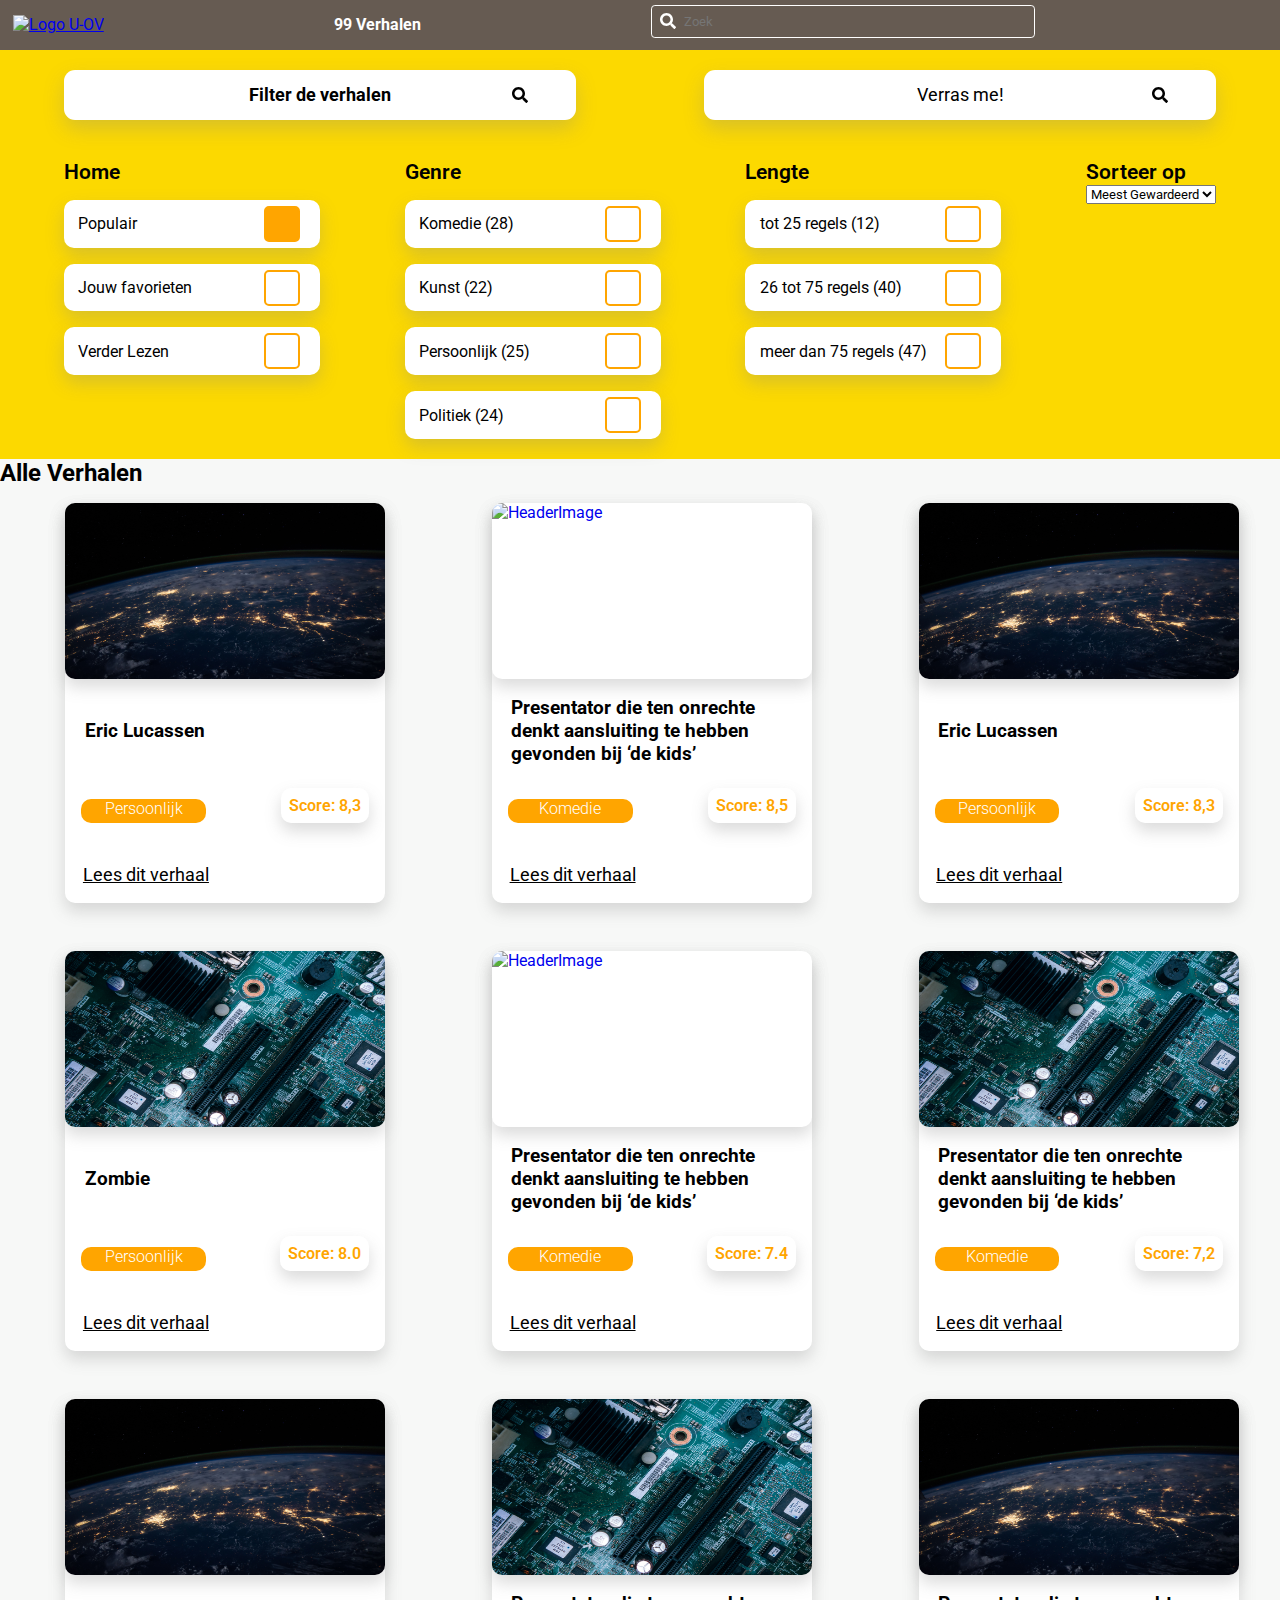
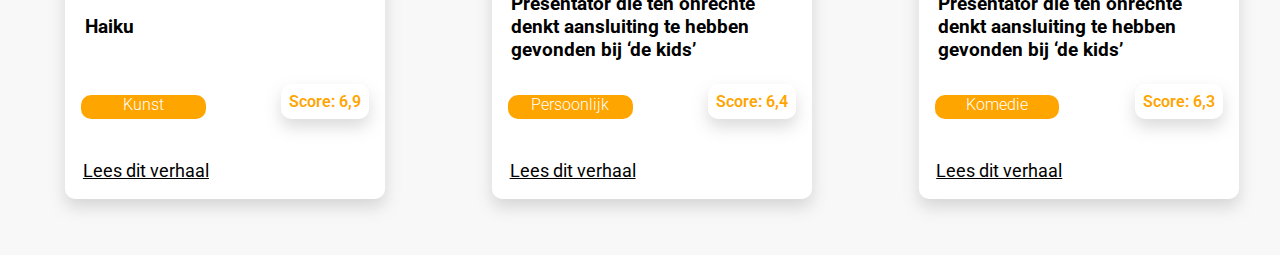
==== commit 55fc523b: "v9.5" ====
--- a/index.html
+++ b/index.html
@@ -120,6 +120,24 @@
 
                 <article>
 
+                    <a href="ericLucassenv2.html">
+                        <img src="images/placeholder3.jpg" alt="HeaderImage">
+                    </a>
+
+                    <div>
+                        <h3>Eric Lucassen</h3>
+                        <p class="score">Score: 8,3</p>
+                        <h4>Persoonlijk</h4>
+                        <span class="notLiked fas fa-star"></span>
+                        <a href="ericLucassenv2.html">
+                            <p>Lees dit verhaal</p>
+                        </a>
+                    </div>
+
+                </article>
+
+                <article>
+
                     <a href="/verhalen/stijlverhaal4.html">
                         <img src="images/placeholder.jpg" alt="HeaderImage">
                     </a>
@@ -255,201 +273,7 @@
 
                 </article>
 
-                <article>
-
-                    <a href="/verhalen/stijlverhaal4.html">
-                        <img src="images/placeholder2.jpg" alt="HeaderImage">
-                    </a>
-                    <div>
-                        <h3>Presentator die ten onrechte denkt aansluiting te hebben gevonden bij ‘de kids’</h3>
-                        <p class="score">Score: 6,0</p>
-                        <h4>Komedie</h4>
-                        <span class="notliked fas fa-star"></span>
-                        <a href="/verhalen/stijlverhaal4.html">
-                            <p>Lees dit verhaal</p>
-                        </a>
-                    </div>
-
-                </article>
-
-                <article>
-
-                    <a href="/verhalen/stijlverhaal4.html">
-                        <img src="images/placeholder3.jpg" alt="HeaderImage">
-                    </a>
-                    <div>
-                        <h3>Presentator die ten onrechte denkt aansluiting te hebben gevonden bij ‘de kids’</h3>
-                        <p class="score">Score: 5,9</p>
-                        <h4>Persoonlijk</h4>
-                        <span class="notliked fas fa-star"></span>
-                        <a href="/verhalen/stijlverhaal4.html">
-                            <p>Lees dit verhaal</p>
-                        </a>
-                    </div>
-
-                </article>
-
-                <article>
-
-                    <a href="ericLucassenv2.html">
-                        <img src="images/placeholder3.jpg" alt="HeaderImage">
-                    </a>
-
-                    <div>
-                        <h3>Eric Lucassen</h3>
-                        <p class="score">Score: 8,3</p>
-                        <h4>Persoonlijk</h4>
-                        <span class="notliked fas fa-star"></span>
-                        <a href="ericLucassenv2.html">
-                            <p>Lees dit verhaal</p>
-                        </a>
-                    </div>
-
-                </article>
-
-                <article>
-
-                    <a href="ericLucassen.html">
-                        <img src="images/placeholder3.jpg" alt="HeaderImage">
-                    </a>
-
-                    <div>
-                        <h3>Eric Lucassen</h3>
-                        <p class="score">Score: 8,3</p>
-                        <h4>Persoonlijk</h4>
-                        <span class="notliked fas fa-star"></span>
-                        <a href="ericLucassen.html">
-                            <p>Lees dit verhaal</p>
-                        </a>
-                    </div>
-
-                </article>
-
-                <article>
-
-                    <a href="ericLucassen.html">
-                        <img src="images/placeholder3.jpg" alt="HeaderImage">
-                    </a>
-
-                    <div>
-                        <h3>Eric Lucassen</h3>
-                        <p class="score">Score: 8,3</p>
-                        <h4>Persoonlijk</h4>
-                        <span class="notliked fas fa-star"></span>
-                        <a href="ericLucassen.html">
-                            <p>Lees dit verhaal</p>
-                        </a>
-                    </div>
-
-                </article>
-
-                <article>
-
-                    <a href="ericLucassen.html">
-                        <img src="images/placeholder3.jpg" alt="HeaderImage">
-                    </a>
-
-                    <div>
-                        <h3>Eric Lucassen</h3>
-                        <p class="score">Score: 8,3</p>
-                        <h4>Persoonlijk</h4>
-                        <span class="notliked fas fa-star"></span>
-                        <a href="ericLucassen.html">
-                            <p>Lees dit verhaal</p>
-                        </a>
-                    </div>
-
-                </article>
-
-                <article>
-
-                    <a href="ericLucassen.html">
-                        <img src="images/placeholder3.jpg" alt="HeaderImage">
-                    </a>
-
-                    <div>
-                        <h3>Eric Lucassen</h3>
-                        <p class="score">Score: 8,3</p>
-                        <h4>Persoonlijk</h4>
-                        <span class="notliked fas fa-star"></span>
-                        <a href="ericLucassen.html">
-                            <p>Lees dit verhaal</p>
-                        </a>
-                    </div>
-
-                </article>
-
-                <article>
-
-                    <a href="ericLucassen.html">
-                        <img src="images/placeholder3.jpg" alt="HeaderImage">
-                    </a>
-
-                    <div>
-                        <h3>Eric Lucassen</h3>
-                        <p class="score">Score: 8,3</p>
-                        <h4>Persoonlijk</h4>
-                        <span class="notliked fas fa-star"></span>
-                        <a href="ericLucassen.html">
-                            <p>Lees dit verhaal</p>
-                        </a>
-                    </div>
-
-                </article>
-
-                <article>
-
-                    <a href="ericLucassen.html">
-                        <img src="images/placeholder3.jpg" alt="HeaderImage">
-                    </a>
-
-                    <div>
-                        <h3>Eric Lucassen</h3>
-                        <p class="score">Score: 8,3</p>
-                        <h4>Persoonlijk</h4>
-                        <span class="notliked fas fa-star"></span>
-                        <a href="ericLucassen.html">
-                            <p>Lees dit verhaal</p>
-                        </a>
-                    </div>
-
-                </article>
-
-                <article>
-
-                    <a href="ericLucassen.html">
-                        <img src="images/placeholder3.jpg" alt="HeaderImage">
-                    </a>
-
-                    <div>
-                        <h3>Eric Lucassen</h3>
-                        <p class="score">Score: 8,3</p>
-                        <h4>Persoonlijk</h4>
-                        <span class="notliked fas fa-star"></span>
-                        <a href="ericLucassen.html">
-                            <p>Lees dit verhaal</p>
-                        </a>
-                    </div>
-
-                </article>
-
-                <article>
-
-                    <a href="ericLucassen.html">
-                        <img src="images/placeholder3.jpg" alt="HeaderImage">
-                    </a>
-
-                    <div>
-                        <h3>Eric Lucassen</h3>
-                        <p class="score">Score: 8,3</p>
-                        <h4>Persoonlijk</h4>
-                        <span class="notliked fas fa-star"></span>
-                        <a href="ericLucassen.html">
-                            <p>Lees dit verhaal</p>
-                        </a>
-                    </div>
-
-                </article>
+
 
             </div>
 
--- a/style/styleSheet.css
+++ b/style/styleSheet.css
@@ -1,281 +1,278 @@
 @import url('https://fonts.googleapis.com/css?family=Roboto');
 
-
-* {
-    box-sizing: border-box;
-    margin: 0;
-    padding: 0;
-    font-family: 'Roboto', sans-serif;
-}
-
-.block {
-    align-self: center
-}
-
-body {
-    background-color: rgb(247, 248, 247)
-}
-
-body header {
-    background-color: rgb(102, 91, 82);
-    width: 100vw;
-    height: 3.1em;
-    display: flex;
-    justify-content: space-between;
-    position: fixed;
-    z-index: 100;
-}
-
-body header a img {
-    height: 1.8em;
-    margin-left: 0.8em;
-    align-self: center;
-}
-
-body header h1 {
-    color: white;
-    font-size: 1em;
-    flex-grow: <2>;
-    text-align: center;
-    align-self: center;
-}
-
-body header form input {
-    width: 30vw;
-    max-width: 45vw;
-    box-sizing: border-box;
-    border: 0;
-    outline: 0;
-    border: 0.5px solid white;
-    border-radius: 0.3em;
-    font-size: 0.8rem;
-    background: transparent;
-    background-size: 1rem;
-    background-position: 0.6em 0.6em;
-    background-repeat: no-repeat;
-    padding: 0.625em 1.25em 0.625em 2.5em;
-    -webkit-transition: width 0.4s ease-in-out;
-    transition: width 0.4s ease-in-out;
-    margin-top: 0.375em;
-    background-image: url('..//images/search-solid-white.svg');
-}
-
-body header form input:focus {
-    width: 50vw;
-    color: white;
-    text-decoration: underline
-}
-
-.mijnuov {
-    text-decoration: none;
-    color: white;
-    flex-grow: <0>;
-    align-self: center;
-    font-size: 1.5rem;
-    margin-right: 0.625em;
-}
-
-#filtersShowBtn {
-    width: 90vw;
-    height: 2.81em;
-    background-color: white;
-    border-radius: 0em 0em 0.625em 0em;
-    border: 0px;
-    box-shadow: 0em 0.5em 1.125em 0em rgba(136, 136, 136, 0.3);
-    text-align: left;
-    padding-left: 1em;
-    font-weight: 700;
-    font-size: 1.1rem;
-    background: white;
-    background-size: 1rem;
-    background-position: 80vw;
-    background-repeat: no-repeat;
-    background-image: url('..//images/search-solid-black.svg');
-    margin-top: 2.85em;
-    z-index: 20;
-}
-
-#verrasMe {
-    width: 90vw;
-    height: 2.81em;
-    background-color: white;
-    border-radius: 0em 0.625em 0.625em 0em;
-    border: 0px;
-    box-shadow: 0em 0.5em 1.125em 0em rgba(136, 136, 136, 0.3);
-    text-align: left;
-    padding-left: 1em;
-    font-weight: 400;
-    font-size: 1.1rem;
-    background: white;
-    background-size: 1rem;
-    background-position: 80vw;
-    background-repeat: no-repeat;
-    background-image: url('..//images/random-solid.svg');
-    margin-top: 0.7em;
-    z-index: 20;
-}
-
-#filters{
-    height: 100vh;
-    width: 100vw;
-    background-color: rgb(252, 217, 0);
-
-}
-
-body main div {
-    background-color: rgb(252, 217, 0);
-    padding-bottom: 1.5em;
-}
-
-main section form {
-    width: 90vw;
-}
-
-main section form fieldset {
-    border: none;
-}
-
-main section form fieldset label {
-    padding: 0.625em;
-    margin-bottom: 0.2em;
-    background-color: white;
-    border-radius: 0em 0.625em 0.625em 0em;
-    border: 0px;
-    box-shadow: 0em 0.5em 1.125em 0em rgba(136, 136, 136, 0.3);
-    display: flex;
-    flex-direction: row;
-    width: 100%;
-    position: relative;
-    padding: 0.9em;
-}
-
-
-main section form fieldset label::after {
-    content: "";
-    width: 2em;
-    height: 2em;
-    background-color: white;
-    border-style: solid;
-    border-color: orange;
-    border-width: 2px;
-    margin: 0em 0em 0em 1em;
-    display: inline-block;
-    border-radius: 5px;
-    position: absolute;
-    right: 1.25em;
-    top: 50%;
-    transform: translateY(-50%);
-}
-
-main section form fieldset [type=checkbox]:checked + label::after {
-    background-color: orange;
-}
-
-main section form fieldset [type=radio]:checked + label::after {
-    background-color: orange;
-}
-
-main section form fieldset input {
-    display: none;
-}
-
-legend {
-    font-weight: 600;
-    font-size: 1.3rem;
-}
-
-body main section article {
-    padding: 0em 1em 0em 1em;
-    height: 300px;
-    margin-bottom: 0.625em;
-}
-
-main section article a {
-    text-decoration: none;
-}
-
-main section article a img {
-    width: 85vw;
-    height: 17em;
-    border-radius: 0.625em 0.625em 0.625em 0.625em;
-    border: 0px;
-    box-shadow: 0em 0.5em 1em 0em rgba(136, 136, 136, 0.3);
-    z-index: 1;
-    position: absolute;
-}
-
-main section article a div {
-    background-color: white;
-    border-radius: 0.625em 0.625em 0.625em 0.625em;
-    box-shadow: 0em 0.5em 1em 0em rgba(136, 136, 136, 0.3);
-    width: 20em;
-    height: 6.4em;
-    position: relative;
-    margin-left: auto;
-    z-index: 10;
-    top: 155px;
-}
-
-main section article a div h3 {
-    font-size: 1.3rem;
-    font-weight: 700;
-    color: #000;
-    padding: 1em 0em 0em 1.25em;
-}
-
-.likes {
-    font-size: 1.1rem;
-    font-weight: 300;
-    § margin: 0em 0em 0em 1em;
-    color: #000;
-    position: absolute;
-    right: 1.25em;
-    top: 1em;
-}
-
-main section article a div h4 {
-    font-size: 1.0rem;
-    font-weight: 300;
-    background-color: orange;
-    border-radius: 0.625em;
-    width: 40%;
-    text-align: center;
-    margin: 0em 0em 0em 0em;
-    padding-top: 2px;
-    padding-bottom: 2px;
-    color: white;
-    position: absolute;
-    bottom: 1em;
-    left: 1.25em;
-}
-
-body main section article a div span {
-    font-size: 2rem;
-    font-weight: 300;
-    margin: 0em -0.5em -0.5em 0em;
-    position: absolute;
-    right: 1.25em;
-    bottom: 1em;
-}
-
-.liked {
-    color: red;
-}
-
-.notLiked {
-    color: lightgray;
-}
-
-.story {
-    display: none;
-}
-
-body main section article a div p:last-of-type {
-    display: none;
-}
-
-.flex {
-    background-color: transparent;
+@media screen and (min-width: 0em) {
+
+    * {
+        box-sizing: border-box;
+        margin: 0;
+        padding: 0;
+        font-family: 'Roboto', sans-serif;
+    }
+
+    .block {
+        align-self: center
+    }
+
+    body {
+        background-color: rgb(247, 248, 247)
+    }
+
+    body header {
+        background-color: rgb(102, 91, 82);
+        width: 100vw;
+        height: 3.1em;
+        display: flex;
+        justify-content: space-between;
+        position: fixed;
+        z-index: 100;
+    }
+
+    body header a img {
+        height: 1.8em;
+        margin-left: 0.8em;
+        align-self: center;
+    }
+
+    body header h1 {
+        color: white;
+        font-size: 1em;
+        flex-grow: <2>;
+        text-align: center;
+        align-self: center;
+    }
+
+    body header form input {
+        width: 30vw;
+        max-width: 45vw;
+        box-sizing: border-box;
+        border: 0;
+        outline: 0;
+        border: 0.5px solid white;
+        border-radius: 0.3em;
+        font-size: 0.8rem;
+        background: transparent;
+        background-size: 1rem;
+        background-position: 0.6em 0.6em;
+        background-repeat: no-repeat;
+        background-image: url('..//images/search-solid-white.svg');
+        padding: 0.625em 1.25em 0.625em 2.5em;
+        -webkit-transition: width 0.4s ease-in-out;
+        transition: width 0.4s ease-in-out;
+        margin-top: 0.375em;
+
+    }
+
+    body header form input:focus {
+        width: 50vw;
+        color: white;
+        text-decoration: underline
+    }
+
+    .mijnuov {
+        text-decoration: none;
+        color: white;
+        flex-grow: <0>;
+        align-self: center;
+        font-size: 1.5rem;
+        margin-right: 0.625em;
+    }
+
+    #filtersShowBtn {
+        width: 90vw;
+        height: 2.81em;
+        background-color: white;
+        border-radius: 0em 0em 0.625em 0em;
+        border: 0px;
+        box-shadow: 0em 0.5em 1.125em 0em rgba(136, 136, 136, 0.3);
+        text-align: left;
+        padding-left: 1em;
+        font-weight: 700;
+        font-size: 1.1rem;
+        background: white;
+        background-size: 1rem;
+        background-position: 80vw;
+        background-repeat: no-repeat;
+        background-image: url('..//images/search-solid-black.svg');
+        margin-top: 2.85em;
+        z-index: 20;
+    }
+
+    #verrasMe {
+        width: 90vw;
+        height: 2.81em;
+        background-color: white;
+        border-radius: 0em 0.625em 0.625em 0em;
+        border: 0px;
+        box-shadow: 0em 0.5em 1.125em 0em rgba(136, 136, 136, 0.3);
+        text-align: left;
+        padding-left: 1em;
+        font-weight: 400;
+        font-size: 1.1rem;
+        background: white;
+        background-size: 1rem;
+        background-position: 80vw;
+        background-repeat: no-repeat;
+        background-image: url('..//images/random-solid.svg');
+        margin-top: 0.7em;
+        z-index: 20;
+    }
+
+    #filters {
+        height: 100vh;
+        width: 100vw;
+        background-color: rgb(252, 217, 0);
+
+    }
+
+    body main div {
+        background-color: rgb(252, 217, 0);
+        padding-bottom: 1.5em;
+    }
+
+    main section form {
+        width: 90vw;
+    }
+
+    main section form fieldset {
+        border: none;
+    }
+
+    main section form fieldset label {
+        padding: 0.625em;
+        margin-bottom: 0.2em;
+        background-color: white;
+        border-radius: 0em 0.625em 0.625em 0em;
+        border: 0px;
+        box-shadow: 0em 0.5em 1.125em 0em rgba(136, 136, 136, 0.3);
+        display: flex;
+        flex-direction: row;
+        width: 100%;
+        position: relative;
+        padding: 0.9em;
+    }
+
+    main section form fieldset label::after {
+        content: "";
+        width: 2em;
+        height: 2em;
+        background-color: white;
+        border-style: solid;
+        border-color: orange;
+        border-width: 2px;
+        margin: 0em 0em 0em 1em;
+        display: inline-block;
+        border-radius: 5px;
+        position: absolute;
+        right: 1.25em;
+        top: 50%;
+        transform: translateY(-50%);
+    }
+
+    main section form fieldset [type=checkbox]:checked + label::after {
+        background-color: orange;
+    }
+
+    main section form fieldset [type=radio]:checked + label::after {
+        background-color: orange;
+    }
+
+    main section form fieldset input {
+        display: none;
+    }
+
+    legend {
+        font-weight: 600;
+        font-size: 1.3rem;
+    }
+
+    body main section article {
+        padding: 0em 1em 0em 1em;
+        height: 18.75em;
+        margin-bottom: 0.625em;
+    }
+
+
+    main section article img {
+        width: 85vw;
+        height: 17em;
+        border-radius: 0.625em 0.625em 0.625em 0.625em;
+        border: 0px;
+        box-shadow: 0em 0.5em 1em 0em rgba(136, 136, 136, 0.3);
+        z-index: 1;
+        position: absolute;
+    }
+
+    main section article div {
+        background-color: white;
+        border-radius: 0.625em 0.625em 0.625em 0.625em;
+        box-shadow: 0em 0.5em 1em 0em rgba(136, 136, 136, 0.3);
+        width: 18em;
+        height: 7.5em;
+        position: relative;
+        margin-left: auto;
+        z-index: 10;
+        top: 8.5em;
+    }
+
+    main section article div h3 {
+        font-size: 1rem;
+        font-weight: 700;
+        color: #000;
+        padding: 1em 0em 0em 1.25em;
+    }
+
+    .score {
+        font-size: 1.1rem;
+        font-weight: 600;
+        border-radius: 0.625em 0.625em 0.625em 0.625em;
+        margin: 0em 0em 0em 0em;
+        padding: 0.5em;
+        box-shadow: 0em 0.5em 1em 0em rgba(136, 136, 136, 0.3);
+        color: orange;
+        background-color: white;
+        position: absolute;
+        right: 0.0em;
+        top: -7.75em;
+    }
+
+    main section article div h4 {
+        font-size: 1.0rem;
+        font-weight: 300;
+        background-color: orange;
+        border-radius: 0.625em;
+        width: 40%;
+        text-align: center;
+        margin: 0em 0em 0em 0em;
+        padding-top: 2px;
+        padding-bottom: 2px;
+        color: white;
+        position: absolute;
+        bottom: 1em;
+        left: 1.25em;
+    }
+
+    body main section article div span {
+        font-size: 2rem;
+        font-weight: 300;
+        margin: 0em -0.5em -0.5em 0em;
+        position: absolute;
+        right: 1.25em;
+        bottom: 1em;
+        color: lightgray;
+    }
+
+    .liked {
+        color: orangered;
+    }
+
+
+    body main section div article div a p {
+        display: none;
+    }
+
+    .flex {
+        background-color: transparent;
+    }
 }
 
 @media screen and (min-width: 32em) {
@@ -306,13 +303,15 @@
         background-image: url('..//images/search-solid-black.svg');
     }
 
-    #filters{
+    #filters {
         padding-top: 1em;
     }
-      main section form{
+
+    main section form {
         margin: auto;
-          width: 70vw;
-    }
+        width: 70vw;
+    }
+
     main section form fieldset label {
         background-color: white;
         flex-direction: row;
@@ -328,8 +327,6 @@
 
     .flex {
         display: flex;
-        /*    justify-content: space-around;
-        */
         flex-flow: column wrap;
     }
 
@@ -343,75 +340,84 @@
     main section article a img {
         width: 35vw;
         height: 11em;
+        margin-left: auto;
         z-index: 10;
     }
 
-    main section article a div {
+    main section article div {
 
         width: 85vw;
         height: 11em;
-        margin-left: auto;
         margin-right: inherit;
         z-index: 1;
         top: 0px;
     }
 
-    main section article a div h3 {
-        position: absolute;
+    main section article div h3 {
+        position: absolute;
+        padding-right: 2em;
         left: 35vw;
         top 1em;
     }
 
-    main section article a div h4 {
+    main section article div h4 {
         width: 7.8em;
-        padding-top: 0.3em;
-        padding-bottom: 0.3em;
         position: absolute;
         height: 1.5em;
         left: 35vw;
-        bottom: 3em;
         z-index: 90;
         margin: 0em 0em 0em 1em;
     }
 
-    .likes {
-        right: 1em;
-    }
-
-    body main section article a div span {
+    body main section article div span {
         right: 1em;
         margin: 0em -0.5em -0.5em 0em;
     }
 
-    .story {
+    .score {
+        font-size: 1.0rem;
+        margin: 0em 0em 0em 1em;
+        right: auto;
+        left: 35vw;
+        top: 5.5em;
+    }
+}
+
+@media screen and (min-width: 45em) {
+
+    body main section div article div a p {
         display: block;
+        position: absolute;
+        color: black;
+        text-decoration: underline;
+        font-size: 1.1em;
+        left: 35vw;
+        z-index: 90;
+        bottom: 1em;
+        margin: 0em 0em 0em 1em;
+
+    }
+
+    .score {
         font-size: 1.0rem;
-        font-weight: 300;
-        margin: 0em 0em 1em 1.25em;
-        width: 43vw;
-        height: 2.4em;
-        color: #000;
-        position: absolute;
+        margin: 0em 0em 0em 1em;
+        right: auto;
         left: 35vw;
-        top: 3.3em;
-        overflow: hidden;
-    }
-
-    body main section article a div p:last-of-type {
-        display: inline-block;
-        font-size: 1.0rem;
-        font-weight: 300;
-        padding: 1em 0em 0em 1.25em;
-        color: #1286b6;
-        position: absolute;
-        left: 35vw;
-        bottom: 1em;
-
-    }
+        top: 4.6em;
+    }
+
+    main section article div h4 {
+        width: 7.8em;
+        position: absolute;
+        height: 1.5em;
+        top: 5em;
+        left: auto;
+        right: 1em;
+        z-index: 90;
+        margin: 0em 0em 0em 1em;
+    }
+
 }
-
-
-
 
 @media screen and (min-width: 52em) {
 
@@ -441,11 +447,12 @@
         background-image: url('..//images/search-solid-black.svg');
     }
 
-    #filters{
+    #filters {
         padding-top: 1em;
         height: 50vh;
     }
-      main section form{
+
+    main section form {
         width: 90vw;
         display: flex;
         flex-flow: row wrap;
@@ -453,6 +460,7 @@
         margin: auto;
 
     }
+
     main section form fieldset label {
         background-color: white;
         flex-direction: row;
@@ -461,18 +469,9 @@
         border-radius: 0.625em 0.625em 0.625em 0.625em;
     }
 
-    body main div {
-        display: flex;
-        justify-content: space-around;
-    }
-
     .flex {
-        display: flex;
-        /*    justify-content: space-around;
-        */
-        flex-flow: column wrap;
-    }
-
+        margin: auto;
+    }
 
     body main section article {
         height: 12em;
@@ -487,62 +486,32 @@
         z-index: 10;
     }
 
-    main section article a div {
-
+    body main section div article div a p {
+        left: 16.3em;
+    }
+
+    main section article div h3 {
+        left: 18em;
+    }
+
+    .score {
+        left: 18em;
+    }
+
+    main section article div {
         width: 45em;
-        height: 11em;
-        margin-left: auto;
-        margin-right: inherit;
-        z-index: 1;
-        top: 0px;
-    }
-
-    main section article a div h3 {
-        position: absolute;
-        left: 14em;
-        top 1em;
-    }
-
-    main section article a div h4 {
+    }
+
+    main section article div h4 {
         width: 7.8em;
-        padding-top: 0.3em;
-        padding-bottom: 0.3em;
         position: absolute;
         height: 1.5em;
-        left: 31em;
-        bottom: 1em;
+        top: 5em;
+        left: auto;
+        right: 1em;
         z-index: 90;
         margin: 0em 0em 0em 1em;
     }
-
-    .likes {
-        right: 1em;
-    }
-
-    body main section article a div span {
-        right: 1em;
-        margin: 0em -0.5em -0.5em 0em;
-    }
-
-    .story {
-        display: block;
-        font-size: 1.0rem;
-        font-weight: 300;
-        margin: 0em 0em 1em 1.25em;
-        width: 23.6em;
-        height: 3.6em;
-        color: #000;
-        position: absolute;
-        left: 19em;
-        top: 3.3em;
-        overflow: hidden;
-    }
-
-    body main section article a div p:last-of-type {
-        width: 12em;
-        left: 19em;
-        position: absolute;
-    }
 }
 
 @media screen and (min-width: 70em) {
@@ -557,17 +526,19 @@
         flex-flow: wrap;
     }
 
-    #filters{
+    #filters {
         padding-top: 1em;
         height: 35vh;
     }
-      main section form{
+
+    main section form {
         width: 90vw;
         display: flex;
         justify-content: space-between;
         margin: auto;
 
     }
+
     main section form fieldset label {
         background-color: white;
         flex-direction: row;
@@ -576,20 +547,19 @@
         border-radius: 0.625em 0.625em 0.625em 0.625em;
     }
 
-
     body main section article {
         height: 26em;
-        width: 20em;
+        width: 20.5em;
         margin: 1em;
     }
 
     main section article a img {
         width: 20em;
-        height: 9em;
+        height: 11em;
         z-index: 10;
     }
 
-    main section article a div {
+    main section article div {
         width: 20em;
         margin: 0;
         height: 25em;
@@ -597,61 +567,68 @@
         top: 0px;
     }
 
-    main section article a div h3 {
-        position: absolute;
+    main section article div h3 {
+        position: absolute;
+        font-size: 1.2em;
         left: 1em;
-        bottom: 10.4em;
+        bottom: 7em;
+        width: 15em;
+        display: flex;
+        align-items: center;
+        height: 4em;
         margin: 0;
         padding: 0;
-    }
-
-    main section article a div h4 {
+
+    }
+
+    main section article div h4 {
         padding: 0em;
         position: absolute;
         height: 1.5em;
         left: 31em;
-        top: 12.2em;
+        top: auto;
+        bottom: 5em;
         left: 1em;
         z-index: 90;
         margin: 0em 0em 0em 0em;
     }
 
+    .score {
+        position: absolute;
+        top: auto;
+        bottom: 5em;
+        right: 1em;
+        left: auto;
+        width:
+
+    }
+
     .likes {
         right: 1em;
         top: 9.2em;
     }
 
-    body main section article a div span {
+    body main section article div span {
         right: 1em;
         margin: 0em -0.5em -0.5em 0em;
     }
 
-    .story {
-        position: absolute;
-        left: 1em;
-        top: 14.4em;
-        width: 18em;
-        height: 7.3em;
-        margin: 0;
-        padding: 0;
-    }
-
-    body main section article a div p:last-of-type {
+    body main section article div a p:last-of-type {
         width: 12em;
         margin: 0em;
-        left: 0em;
+        left: 1em;
         position: absolute;
     }
 
 }
 
-
-
 @media screen and (min-width: 83em) {
 
     .second-main {
-        margin-left: 16em;
+        margin-left: 23em;
+        margin-right: auto;
         margin-top: -3.6em;
+        width: 70vw;
     }
 
     .buttons {
@@ -661,13 +638,15 @@
     #filtersShowBtn {
         display: none;
     }
-    .flex{
+
+    .flex {
         margin-top: 3.9em;
         display: flex;
         justify-content: space-around;
-    }
-
-     #verrasMe {
+
+    }
+
+    #verrasMe {
         text-align: left;
         width: 15em;
         margin-top: 4em;
@@ -680,25 +659,27 @@
     #filters {
         display: block;
         width: 16em;
-        position: absolute;
         height: 90vh;
         background-color: transparent;
-    }
-      main section form{
+        position: absolute;
+    }
+
+    main section form {
         width: 90vw;
         display: flex;
         flex-flow: column;
     }
 
-    main section form fieldset{
+    main section form fieldset {
         width: 16em;
         margin-top: 1.5em;
     }
 
-    main section form fieldset:first-of-type{
+    main section form fieldset:first-of-type {
         width: 16em;
         margin-top: 0em;
     }
+
     main section form fieldset label {
         background-color: white;
         flex-direction: row;
@@ -707,13 +688,27 @@
         border-radius: 0em 0.625em 0.625em 0em;
     }
 
-    .head{
+    .head {
         text-align: center;
-        color: white;
+        color: #000;
         font-size: 2em;
         margin-bottom: 1.1em;
         margin-top: -2.1em;
         font-weight: bolder;
 
     }
+
+    main section article a img {
+        width: 20em;
+        height: 11em;
+        z-index: 10;
+        margin: auto;
+    }
+    body main section article {
+        height: 26em;
+        width: 20.5em;
+        margin: 2em 2em 2em 2em;
+    }
+
 }
+
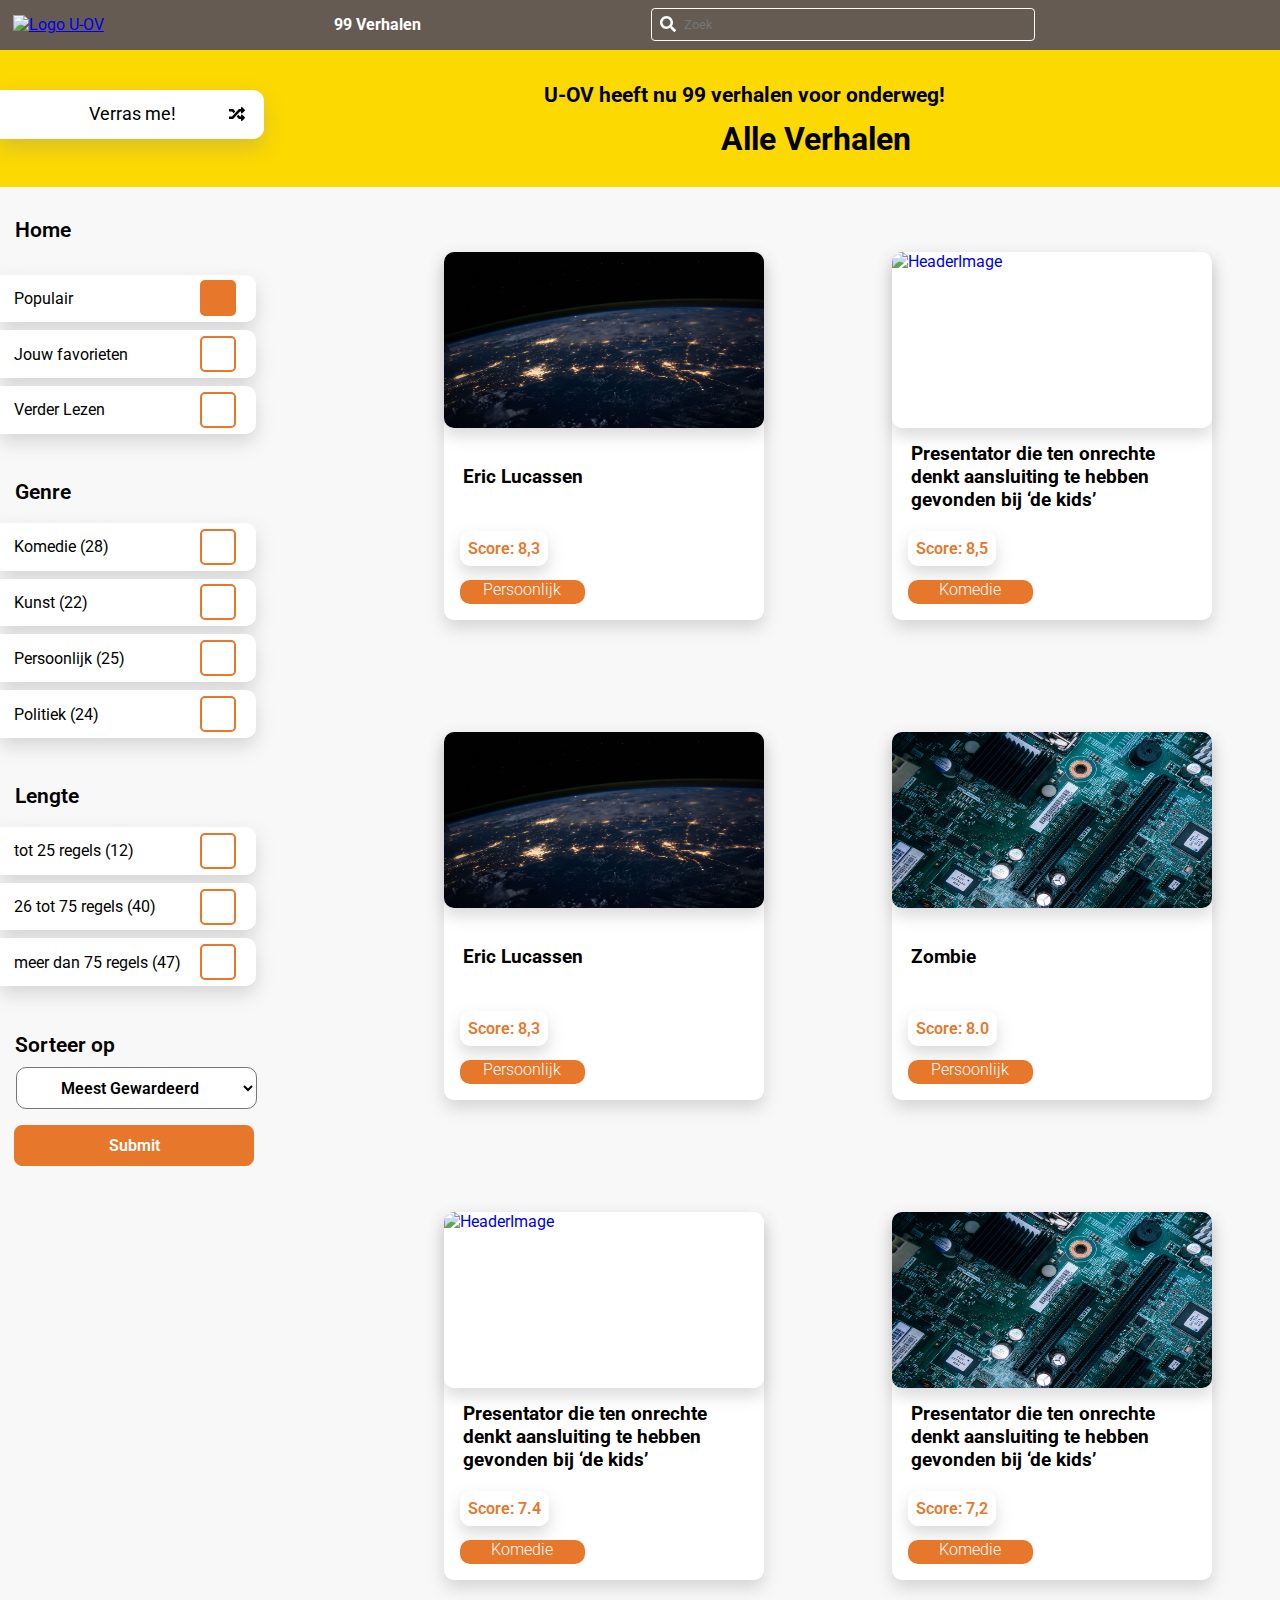
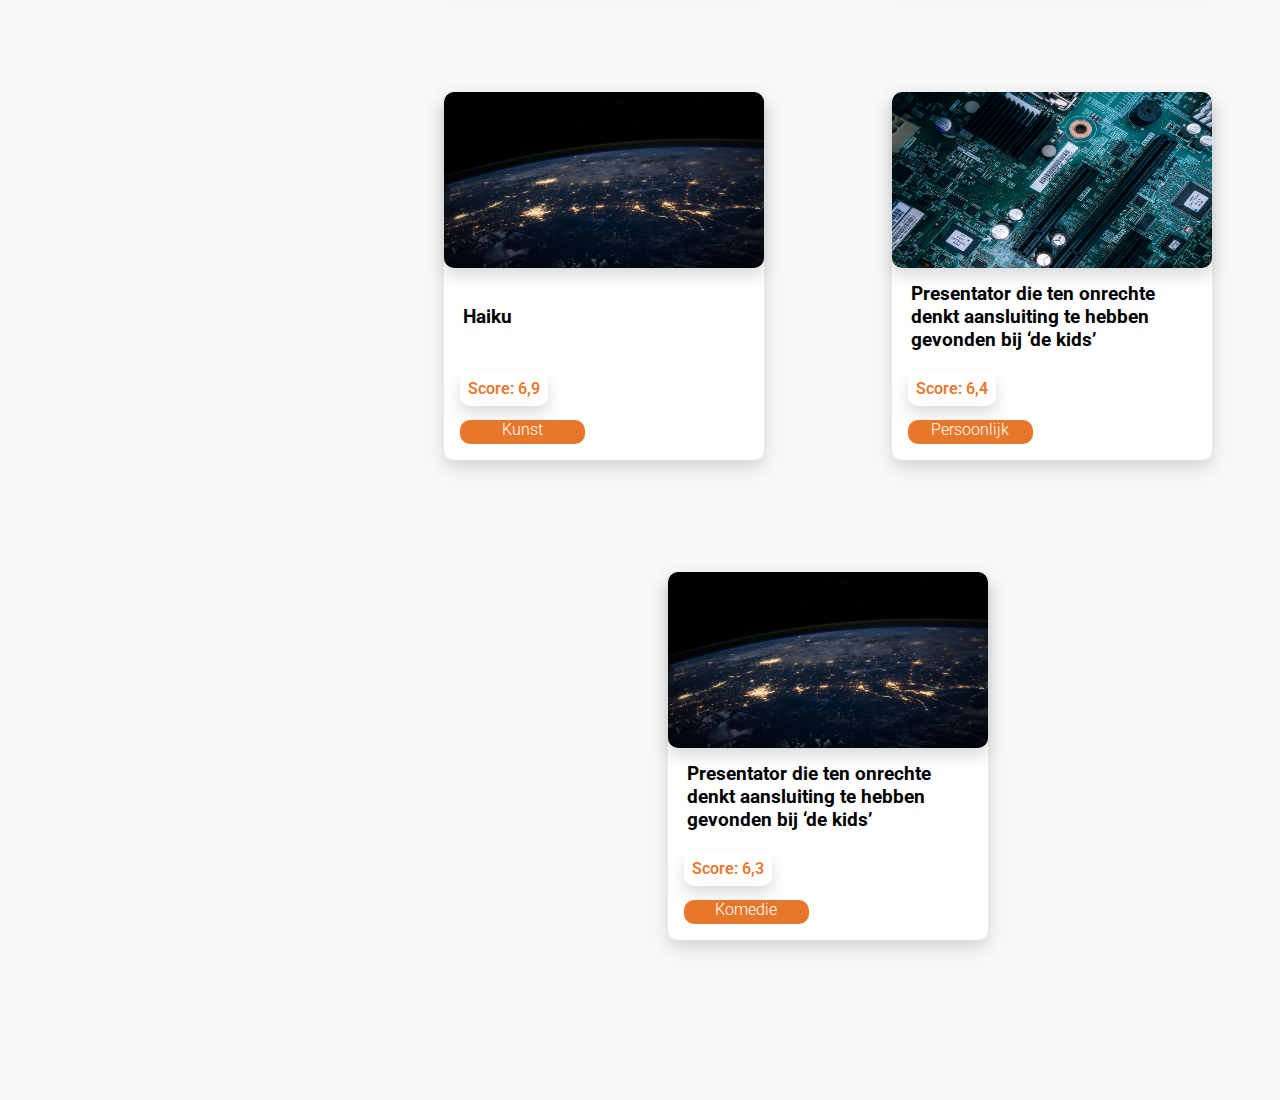
==== commit 7082dc66: "v10" ====
--- a/index.html
+++ b/index.html
@@ -31,16 +31,17 @@
 
     <main>
 
-        <div class="buttons">
+        <h2 class="subhead">U-OV heeft nu 99 verhalen voor onderweg!</h2>
+
+        <div>
 
             <button id="filtersShowBtn" class="block">Filter de verhalen</button>
             <button id="verrasMe" class="block">Verras me!</button>
-
         </div>
 
-        <section id="filters">
-
-            <form action="/Filter.php">
+        <section class="hide" id="filters">
+
+            <form action="index2.html">
 
                 <fieldset>
 
@@ -108,13 +109,15 @@
 
                 </fieldset>
 
+                <input type="submit" value="Submit">
+
             </form>
 
         </section>
 
         <section class="second-main">
 
-            <h2 class="head">Alle Verhalen</h2>
+            <h2 id="titel" class="head">Alle Verhalen</h2>
 
             <div class="flex">
 
@@ -129,9 +132,6 @@
                         <p class="score">Score: 8,3</p>
                         <h4>Persoonlijk</h4>
                         <span class="notLiked fas fa-star"></span>
-                        <a href="ericLucassenv2.html">
-                            <p>Lees dit verhaal</p>
-                        </a>
                     </div>
 
                 </article>
@@ -273,8 +273,6 @@
 
                 </article>
 
-
-
             </div>
 
         </section>
--- a/style/styleSheet.css
+++ b/style/styleSheet.css
@@ -7,6 +7,12 @@
         margin: 0;
         padding: 0;
         font-family: 'Roboto', sans-serif;
+    }
+
+    main section form fieldset legend {
+        margin-bottom: 0.5em;
+        padding-top: 0.7em;
+        padding-left: 0.7em;
     }
 
     .block {
@@ -58,7 +64,7 @@
         padding: 0.625em 1.25em 0.625em 2.5em;
         -webkit-transition: width 0.4s ease-in-out;
         transition: width 0.4s ease-in-out;
-        margin-top: 0.375em;
+        margin-top: 0.6em;
 
     }
 
@@ -66,6 +72,50 @@
         width: 50vw;
         color: white;
         text-decoration: underline
+    }
+
+    main section h2 {
+        text-align: center;
+        margin: 1em 0em 1em 0em;
+    }
+
+    main section form fieldset select {
+        width: 16em;
+        text-align: center;
+        padding: 0;
+        padding-top: 0.6em;
+        padding-bottom: 0.6em;
+        border-radius: 0.625em 0.625em 0.625em 0.625em;
+        color: black;
+        background-color: white;
+        font-size: 1em;
+        font-weight: 600;
+        margin-bottom: 1em;
+        margin-left: 0.9em;
+    }
+
+    main section form input[type="submit"] {
+        width: 16em;
+        text-align: center;
+        padding: 0;
+        padding-top: 0.6em;
+        padding-bottom: 0.6em;
+        border: 1px solid #e7772b;
+        border-radius: 0.5em;
+        color: white;
+        background-color: #e7772b;
+        font-size: 1em;
+        font-weight: 600;
+        margin-bottom: 1em;
+        margin-left: 0.9em;
+    }
+
+    .subhead {
+        padding-top: 3.2em;
+        font-size: 1.3em;
+        text-align: center;
+        margin: auto;
+        background-color: rgb(252, 217, 0);
     }
 
     .mijnuov {
@@ -81,7 +131,7 @@
         width: 90vw;
         height: 2.81em;
         background-color: white;
-        border-radius: 0em 0em 0.625em 0em;
+        border-radius: 0em 0.625em 0.625em 0em;
         border: 0px;
         box-shadow: 0em 0.5em 1.125em 0em rgba(136, 136, 136, 0.3);
         text-align: left;
@@ -93,7 +143,7 @@
         background-position: 80vw;
         background-repeat: no-repeat;
         background-image: url('..//images/search-solid-black.svg');
-        margin-top: 2.85em;
+        margin-top: 1.1em;
         z-index: 20;
     }
 
@@ -113,15 +163,14 @@
         background-position: 80vw;
         background-repeat: no-repeat;
         background-image: url('..//images/random-solid.svg');
-        margin-top: 0.7em;
+        margin-top: 1em;
         z-index: 20;
     }
 
     #filters {
-        height: 100vh;
+        height: 100%;
         width: 100vw;
         background-color: rgb(252, 217, 0);
-
     }
 
     body main div {
@@ -157,7 +206,7 @@
         height: 2em;
         background-color: white;
         border-style: solid;
-        border-color: orange;
+        border-color: #e7772b;
         border-width: 2px;
         margin: 0em 0em 0em 1em;
         display: inline-block;
@@ -169,11 +218,11 @@
     }
 
     main section form fieldset [type=checkbox]:checked + label::after {
-        background-color: orange;
+        background-color: #e7772b;
     }
 
     main section form fieldset [type=radio]:checked + label::after {
-        background-color: orange;
+        background-color: #e7772b;
     }
 
     main section form fieldset input {
@@ -188,9 +237,8 @@
     body main section article {
         padding: 0em 1em 0em 1em;
         height: 18.75em;
-        margin-bottom: 0.625em;
-    }
-
+        margin-bottom: 1em;
+    }
 
     main section article img {
         width: 85vw;
@@ -228,17 +276,17 @@
         margin: 0em 0em 0em 0em;
         padding: 0.5em;
         box-shadow: 0em 0.5em 1em 0em rgba(136, 136, 136, 0.3);
-        color: orange;
+        color: #e7772b;
         background-color: white;
         position: absolute;
         right: 0.0em;
-        top: -7.75em;
+        top: -8.8em;
     }
 
     main section article div h4 {
         font-size: 1.0rem;
         font-weight: 300;
-        background-color: orange;
+        background-color: #e7772b;
         border-radius: 0.625em;
         width: 40%;
         text-align: center;
@@ -252,7 +300,7 @@
     }
 
     body main section article div span {
-        font-size: 2rem;
+        font-size: 2em;
         font-weight: 300;
         margin: 0em -0.5em -0.5em 0em;
         position: absolute;
@@ -262,9 +310,8 @@
     }
 
     .liked {
-        color: orangered;
-    }
-
+        color: rgb(252, 217, 0);
+    }
 
     body main section div article div a p {
         display: none;
@@ -273,13 +320,22 @@
     .flex {
         background-color: transparent;
     }
+
+    .show{
+        display: block;
+    }
+
+    .hide{
+        display: none;
+    }
 }
+
 
 @media screen and (min-width: 32em) {
 
     #filtersShowBtn {
         width: 40vw;
-        margin-top: 4em;
+        margin-top: 1.5em;
         border-radius: 0.625em 0.625em 0.625em 0.625em;
         text-align: center;
         padding-left: 0em;
@@ -292,7 +348,112 @@
 
     #verrasMe {
         width: 40vw;
-        margin-top: 4em;
+        margin-top: 1.5em;
+        border-radius: 0.625em 0.625em 0.625em 0.625em;
+        text-align: center;
+        padding-left: 0em;
+        background: white;
+        background-size: 1rem;
+        background-position: 35vw;
+        background-repeat: no-repeat;
+        background-image: url('..//images/random-solid.svg');
+    }
+
+    #filters {
+        padding-top: 1em;
+
+    }
+
+    .subhead {
+        padding-top: 4em;
+        font-size: 1.3em;
+        text-align: center;
+        margin: auto;
+        background-color: rgb(252, 217, 0);
+    }
+
+    main section form {
+        margin: auto;
+        width: 70vw;
+    }
+
+    main section form fieldset label {
+        background-color: white;
+        flex-direction: row;
+        width: 70vw;
+        margin: 1em 0em 1em 0em;
+        border-radius: 0.625em 0.625em 0.625em 0.625em;
+    }
+
+    body main div {
+        display: flex;
+        justify-content: space-around;
+    }
+
+    .flex {
+        display: flex;
+        flex-flow: column wrap;
+    }
+
+    body main section article {
+        height: 12em;
+        width: 90vw;
+        margin-left: auto;
+        margin-right: auto;
+    }
+
+    main section article a img {
+        width: 35vw;
+        height: 11em;
+        margin-left: auto;
+        z-index: 10;
+    }
+
+    main section article div {
+
+        width: 85vw;
+        height: 11em;
+        margin-right: inherit;
+        z-index: 1;
+        top: 0px;
+    }
+
+    main section article div h3 {
+        position: absolute;
+        padding-right: 2em;
+        left: 35vw;
+        top 1em;
+    }
+
+    main section article div h4 {
+        width: 7.8em;
+        position: absolute;
+        height: 1.5em;
+        left: 35vw;
+        z-index: 90;
+        margin: 0em 0em 0em 1em;
+    }
+
+    body main section article div span {
+        right: 1em;
+        margin: 0em -0.5em -0.5em 0em;
+    }
+
+    .score {
+        font-size: 1.0rem;
+        margin: 0em 0em 0em 1em;
+        right: auto;
+        left: 35vw;
+        top: 5.5em;
+    }
+}
+
+
+@media screen and (min-width: 52em) {
+
+    #filtersShowBtn {
+        width: 40vw;
+        margin-top: 2em;
         border-radius: 0.625em 0.625em 0.625em 0.625em;
         text-align: center;
         padding-left: 0em;
@@ -303,127 +464,9 @@
         background-image: url('..//images/search-solid-black.svg');
     }
 
-    #filters {
-        padding-top: 1em;
-    }
-
-    main section form {
-        margin: auto;
-        width: 70vw;
-    }
-
-    main section form fieldset label {
-        background-color: white;
-        flex-direction: row;
-        width: 70vw;
-        margin: 1em 0em 1em 0em;
-        border-radius: 0.625em 0.625em 0.625em 0.625em;
-    }
-
-    body main div {
-        display: flex;
-        justify-content: space-around;
-    }
-
-    .flex {
-        display: flex;
-        flex-flow: column wrap;
-    }
-
-    body main section article {
-        height: 12em;
-        width: 90vw;
-        margin-left: auto;
-        margin-right: auto;
-    }
-
-    main section article a img {
-        width: 35vw;
-        height: 11em;
-        margin-left: auto;
-        z-index: 10;
-    }
-
-    main section article div {
-
-        width: 85vw;
-        height: 11em;
-        margin-right: inherit;
-        z-index: 1;
-        top: 0px;
-    }
-
-    main section article div h3 {
-        position: absolute;
-        padding-right: 2em;
-        left: 35vw;
-        top 1em;
-    }
-
-    main section article div h4 {
-        width: 7.8em;
-        position: absolute;
-        height: 1.5em;
-        left: 35vw;
-        z-index: 90;
-        margin: 0em 0em 0em 1em;
-    }
-
-    body main section article div span {
-        right: 1em;
-        margin: 0em -0.5em -0.5em 0em;
-    }
-
-    .score {
-        font-size: 1.0rem;
-        margin: 0em 0em 0em 1em;
-        right: auto;
-        left: 35vw;
-        top: 5.5em;
-    }
-}
-
-@media screen and (min-width: 45em) {
-
-    body main section div article div a p {
-        display: block;
-        position: absolute;
-        color: black;
-        text-decoration: underline;
-        font-size: 1.1em;
-        left: 35vw;
-        z-index: 90;
-        bottom: 1em;
-        margin: 0em 0em 0em 1em;
-
-    }
-
-    .score {
-        font-size: 1.0rem;
-        margin: 0em 0em 0em 1em;
-        right: auto;
-        left: 35vw;
-        top: 4.6em;
-    }
-
-    main section article div h4 {
-        width: 7.8em;
-        position: absolute;
-        height: 1.5em;
-        top: 5em;
-        left: auto;
-        right: 1em;
-        z-index: 90;
-        margin: 0em 0em 0em 1em;
-    }
-
-}
-
-@media screen and (min-width: 52em) {
-
-    #filtersShowBtn {
+    #verrasMe {
         width: 40vw;
-        margin-top: 4em;
+        margin-top: 2em;
         border-radius: 0.625em 0.625em 0.625em 0.625em;
         text-align: center;
         padding-left: 0em;
@@ -431,25 +474,35 @@
         background-size: 1rem;
         background-position: 35vw;
         background-repeat: no-repeat;
-        background-image: url('..//images/search-solid-black.svg');
-    }
-
-    #verrasMe {
-        width: 40vw;
-        margin-top: 4em;
-        border-radius: 0.625em 0.625em 0.625em 0.625em;
-        text-align: center;
-        padding-left: 0em;
-        background: white;
-        background-size: 1rem;
-        background-position: 35vw;
-        background-repeat: no-repeat;
-        background-image: url('..//images/search-solid-black.svg');
+        background-image: url('..//images/random-solid.svg');
     }
 
     #filters {
         padding-top: 1em;
-        height: 50vh;
+        height: 100%;
+
+    }
+
+    .subhead {
+        padding-top: 4em;
+        font-size: 1.3em;
+        text-align: center;
+        margin: auto;
+        background-color: rgb(252, 217, 0);
+    }
+
+    main section form fieldset select {
+        width: 100%;
+        text-align: center;
+        padding: 0;
+        padding-top: 0.6em;
+        padding-bottom: 0.6em;
+        border-radius: 0.625em 0.625em 0.625em 0.625em;
+        color: black;
+        background-color: white;
+        font-size: 1em;
+        font-weight: 600;
+        margin-bottom: 1em;
     }
 
     main section form {
@@ -502,17 +555,24 @@
         width: 45em;
     }
 
+    .score {
+        font-size: 1.0rem;
+        margin: 0em 0em 0em -0.2em;
+        right: auto;
+        left: auto;
+        top: 5.5em;
+    }
+
     main section article div h4 {
         width: 7.8em;
         position: absolute;
         height: 1.5em;
-        top: 5em;
         left: auto;
-        right: 1em;
         z-index: 90;
         margin: 0em 0em 0em 1em;
     }
 }
+
 
 @media screen and (min-width: 70em) {
 
@@ -529,6 +589,34 @@
     #filters {
         padding-top: 1em;
         height: 35vh;
+
+    }
+
+    main section form input[type="submit"] {
+        width: 16em;
+
+    }
+
+    main section form fieldset select {
+        width: 94%;
+
+    }
+
+    #verrasMe {
+        width: 40vw;
+        margin-top: 2em;
+    }
+
+    #filtersShowBtn {
+        margin-top: 2em;
+    }
+
+    .subhead {
+        padding-top: 4em;
+        font-size: 1.3em;
+        text-align: center;
+        margin: auto;
+        background-color: rgb(252, 217, 0);
     }
 
     main section form {
@@ -562,7 +650,7 @@
     main section article div {
         width: 20em;
         margin: 0;
-        height: 25em;
+        height: 23em;
         z-index: 1;
         top: 0px;
     }
@@ -571,7 +659,7 @@
         position: absolute;
         font-size: 1.2em;
         left: 1em;
-        bottom: 7em;
+        bottom: 5.5em;
         width: 15em;
         display: flex;
         align-items: center;
@@ -585,9 +673,8 @@
         padding: 0em;
         position: absolute;
         height: 1.5em;
-        left: 31em;
         top: auto;
-        bottom: 5em;
+        bottom: 1em;
         left: 1em;
         z-index: 90;
         margin: 0em 0em 0em 0em;
@@ -596,9 +683,9 @@
     .score {
         position: absolute;
         top: auto;
-        bottom: 5em;
-        right: 1em;
-        left: auto;
+        bottom: 3.4em;
+        right: auto;
+        left: 1.2em;
         width:
 
     }
@@ -622,7 +709,8 @@
 
 }
 
-@media screen and (min-width: 83em) {
+
+@media screen and (min-width: 80em) {
 
     .second-main {
         margin-left: 23em;
@@ -652,12 +740,15 @@
         margin-top: 4em;
         border-radius: 0em 0.625em 0.625em 0em;
         text-align: center;
+        position: absolute;
+        left: 0em;
+        top: 1.1em;
         background-position: 13em;
 
     }
 
     #filters {
-        display: block;
+
         width: 16em;
         height: 90vh;
         background-color: transparent;
@@ -670,6 +761,10 @@
         flex-flow: column;
     }
 
+    main section form fieldset legend {
+        padding-left: 0.7em;
+    }
+
     main section form fieldset {
         width: 16em;
         margin-top: 1.5em;
@@ -678,14 +773,28 @@
     main section form fieldset:first-of-type {
         width: 16em;
         margin-top: 0em;
+        padding-top: 0.9em;
+    }
+
+    main section form fieldset {
+        width: 16em;
+        margin-top: 1.5em;
+    }
+
+    main section form fieldset select {
+        margin-left: 1em;
     }
 
     main section form fieldset label {
         background-color: white;
         flex-direction: row;
-        margin: 0.5em;
+        margin: 0.5em 0.5em 0.5em 0em;
         width: 16em;
         border-radius: 0em 0.625em 0.625em 0em;
+    }
+
+    body main div{
+        padding-bottom: 5em;
     }
 
     .head {
@@ -698,17 +807,36 @@
 
     }
 
+    .subhead{
+        padding-left: 10em;
+
+    }
+
     main section article a img {
         width: 20em;
         height: 11em;
         z-index: 10;
         margin: auto;
     }
+
     body main section article {
         height: 26em;
         width: 20.5em;
         margin: 2em 2em 2em 2em;
     }
 
+    main section form input[type="submit"] {
+        width: 15em;
+
+    }
+
+    main section form fieldset select {
+        width: 94%;
+
+    }
+
+      .hide{
+        display: block;
+    }
+
 }
-
